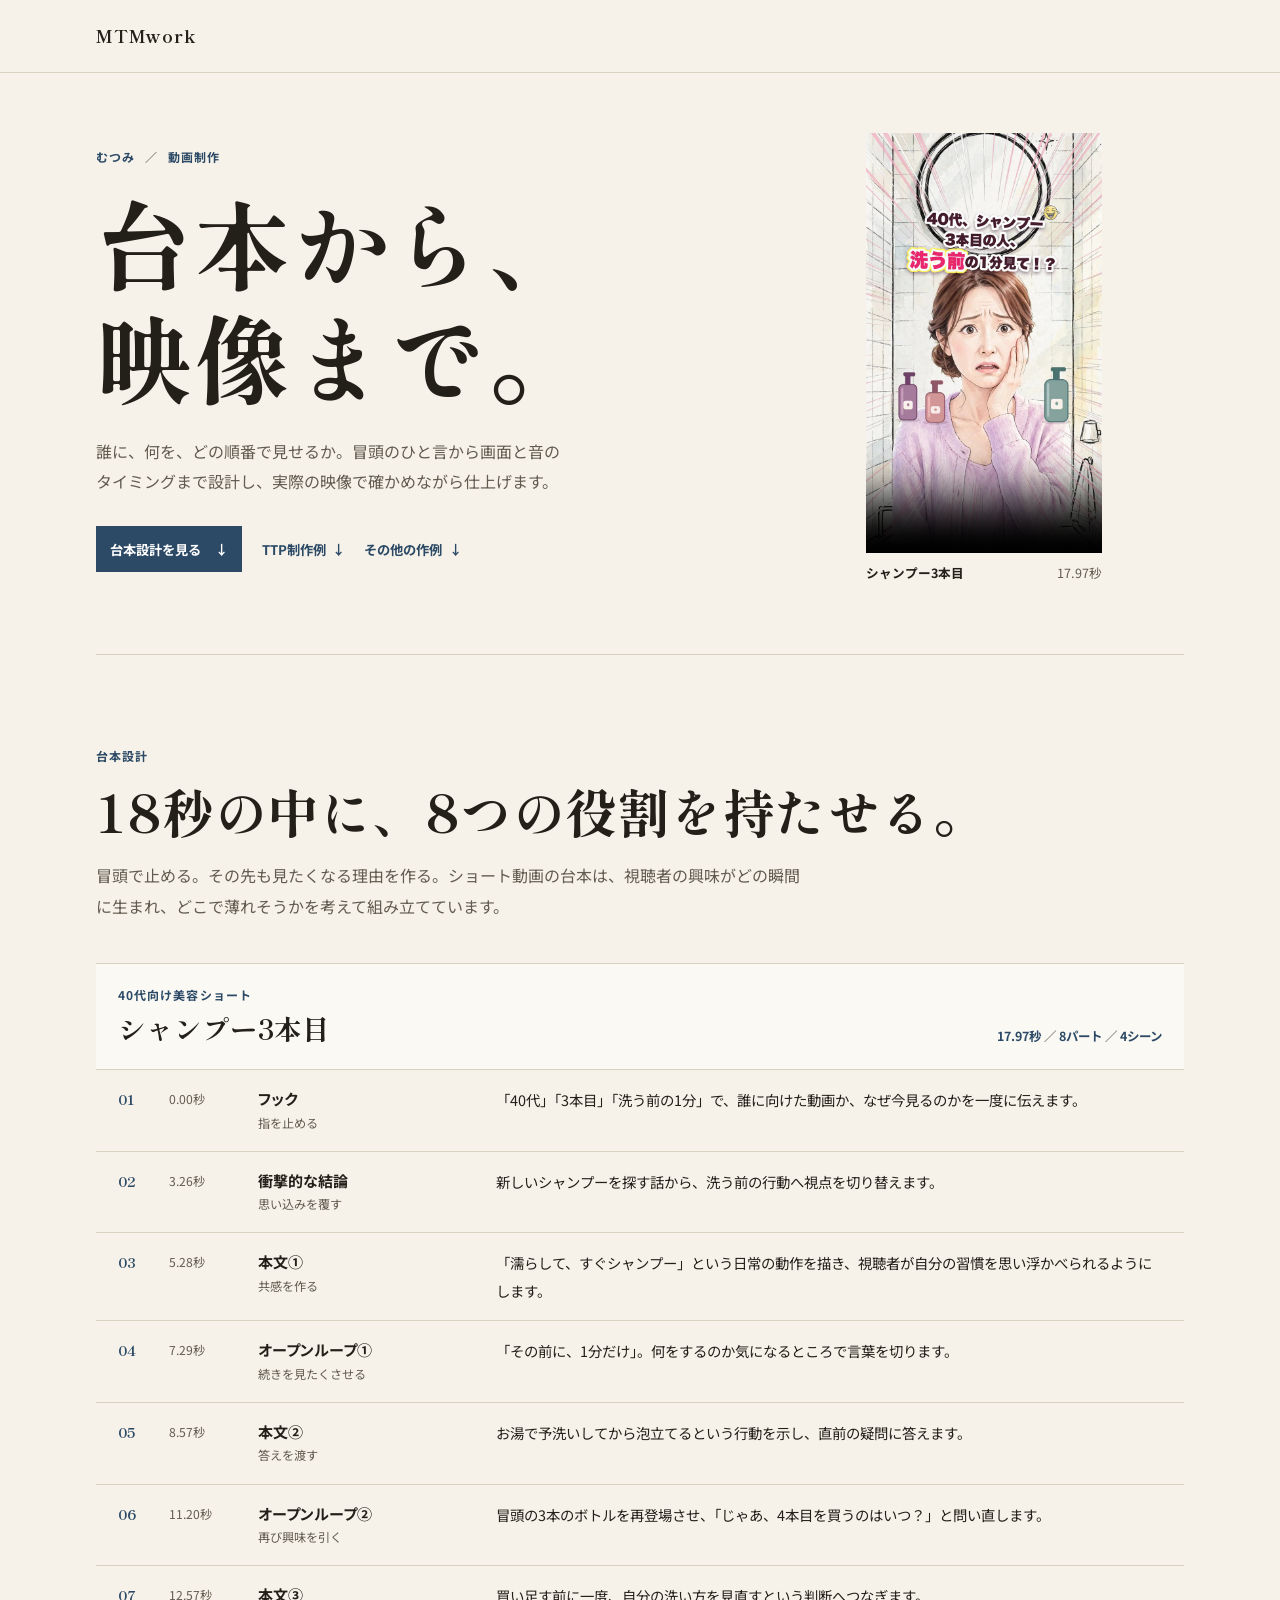
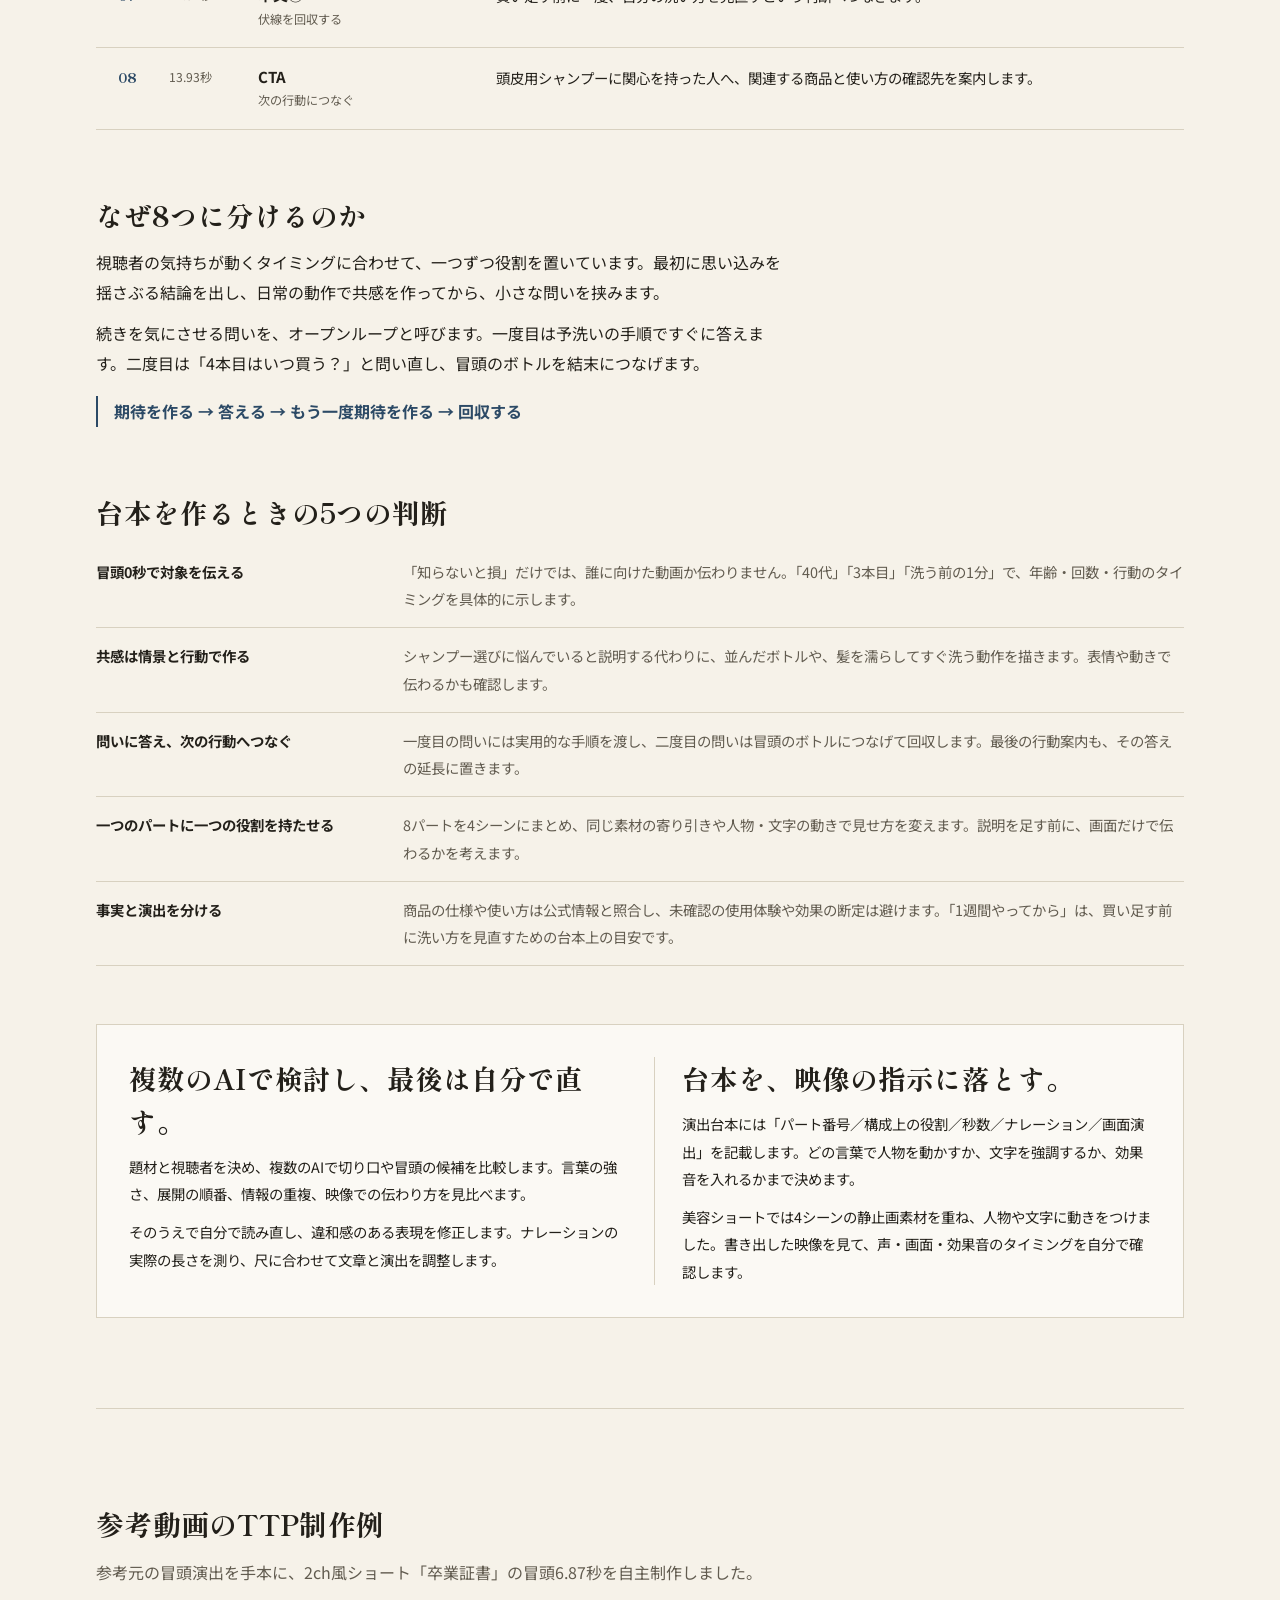
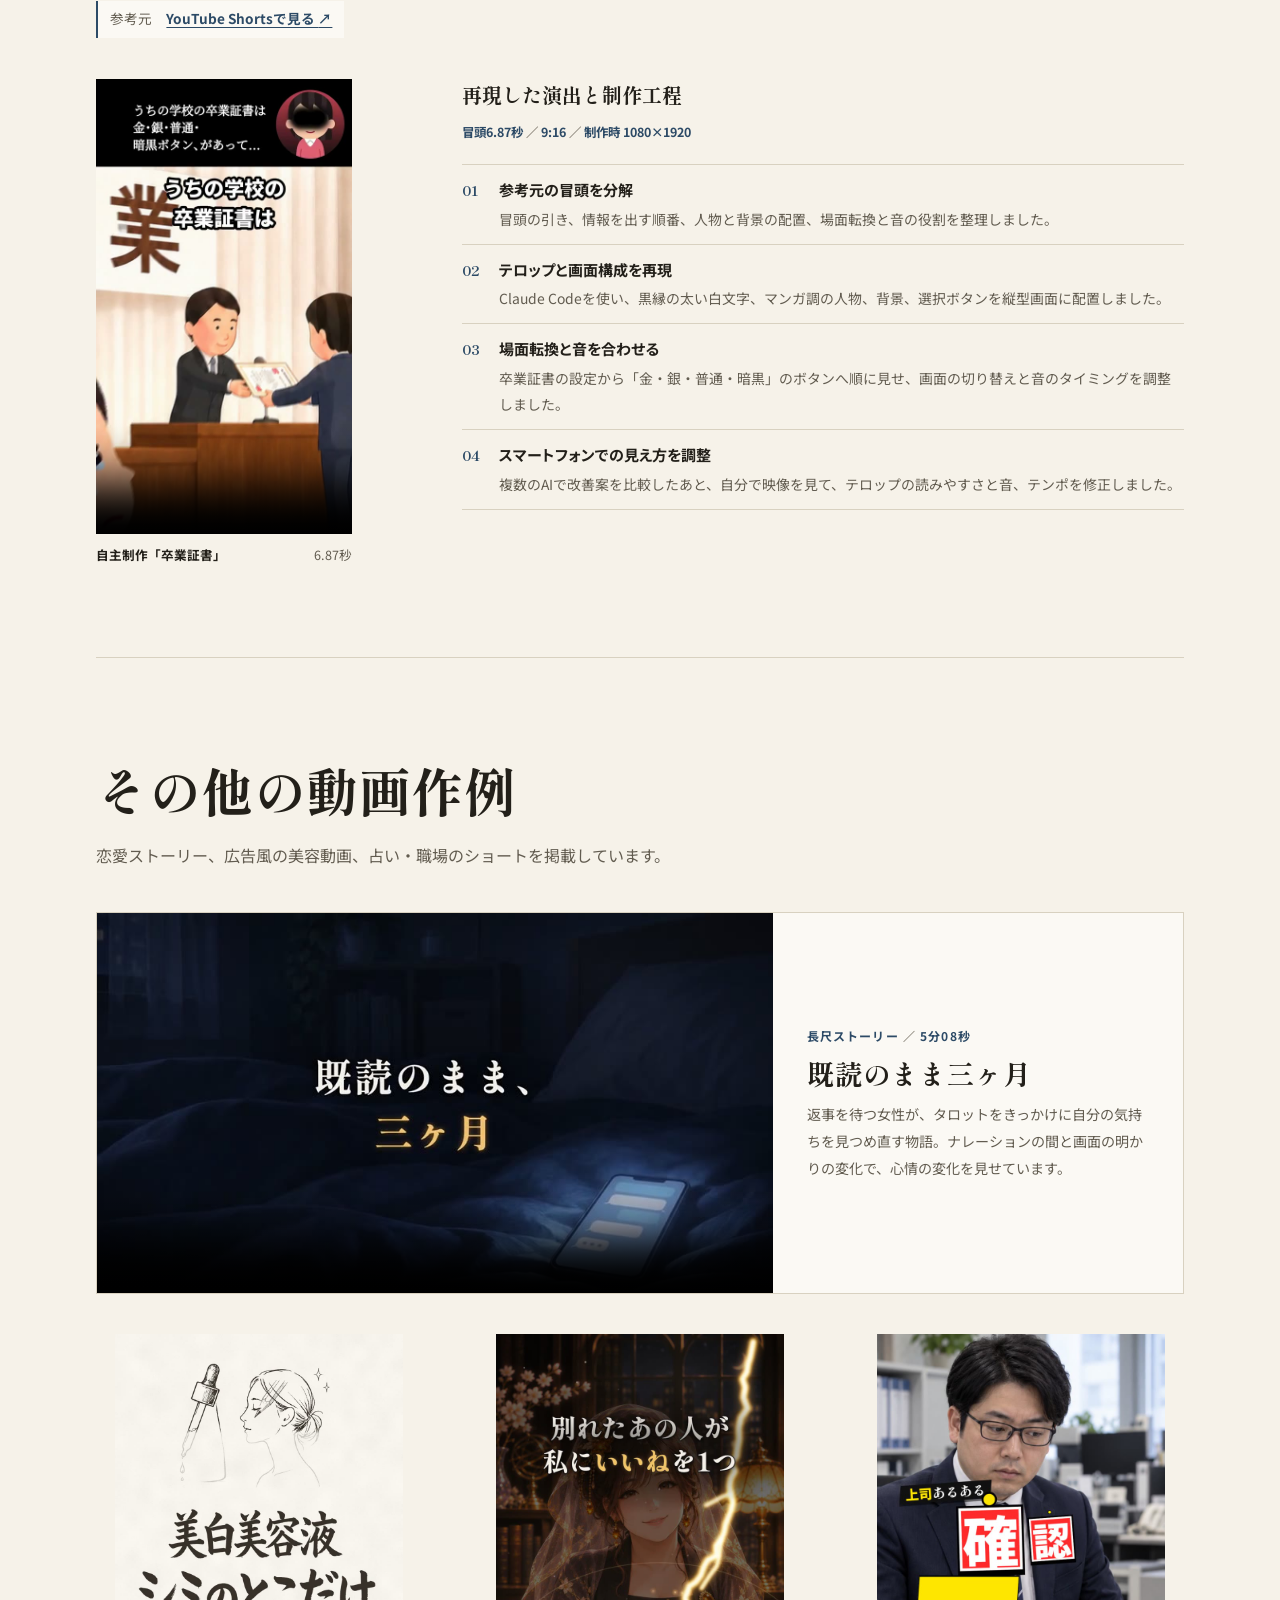
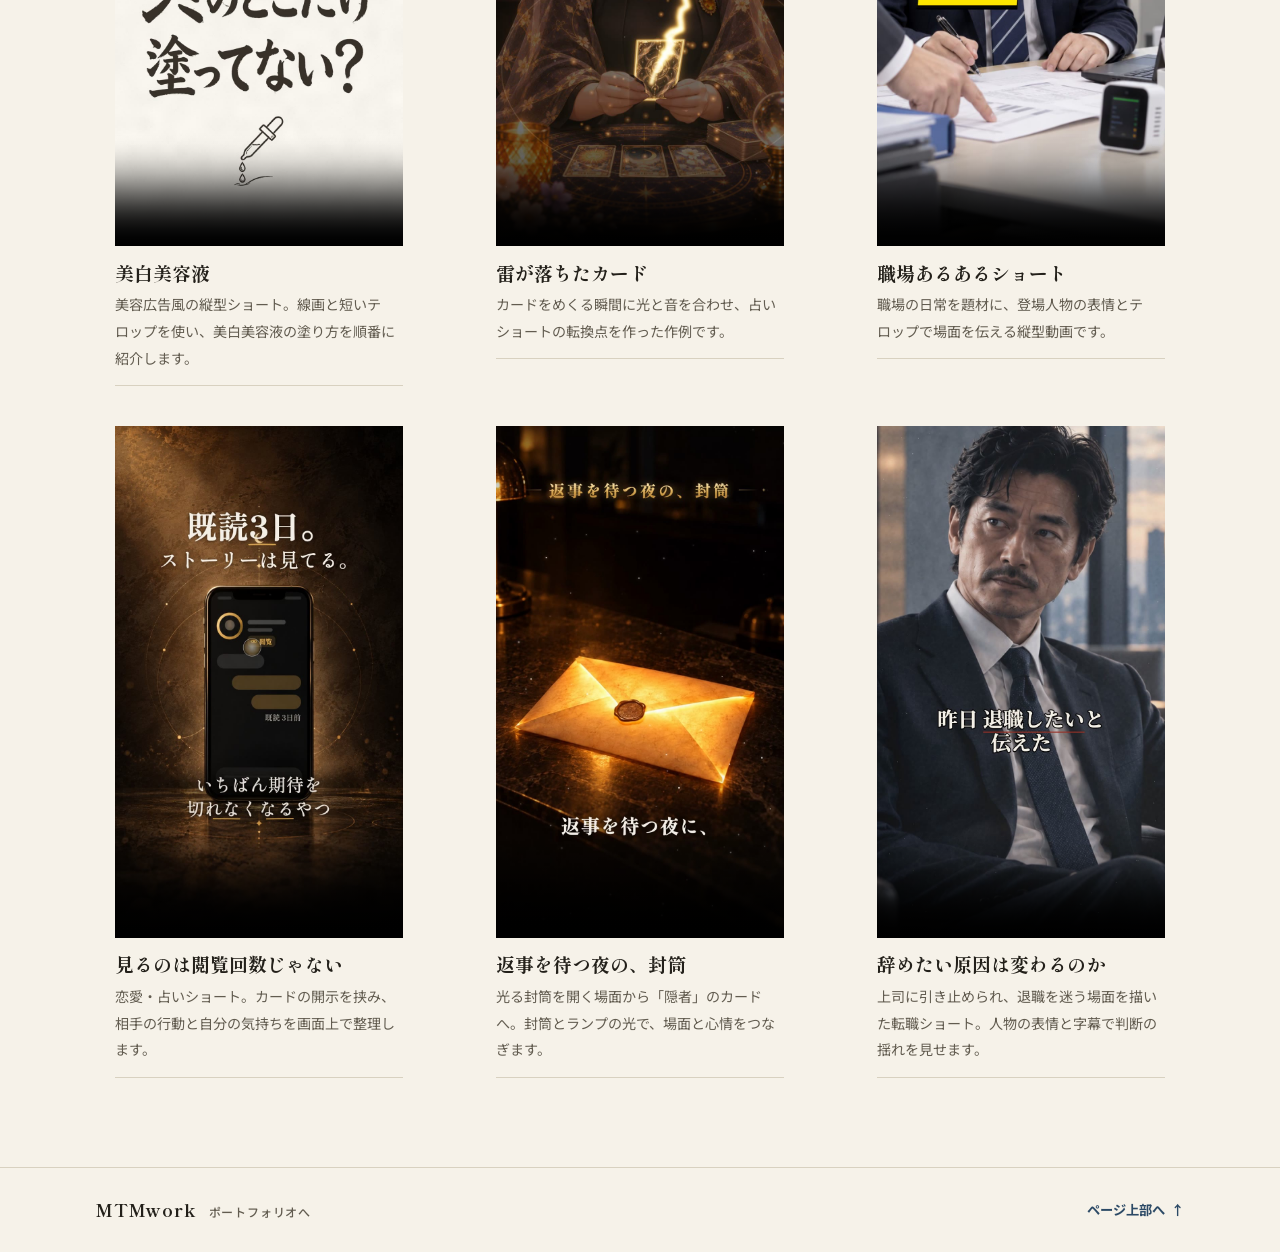
==== application/index.html @ c464b828 "Add standalone video portfolio page" ====
<!doctype html>
<html lang="ja">
<head>
  <meta charset="utf-8" />
  <meta name="viewport" content="width=device-width, initial-scale=1" />
  <meta name="robots" content="noindex" />
  <meta name="description" content="MTMworkの動画制作ポートフォリオ。ショート動画の台本設計と、参考動画の冒頭演出を再現したTTP作例を紹介します。" />
  <title>動画制作ポートフォリオ｜むつみ・MTMwork</title>
  <link rel="icon" href="data:," />
  <link rel="preconnect" href="https://fonts.googleapis.com" />
  <link rel="preconnect" href="https://fonts.gstatic.com" crossorigin />
  <link href="https://fonts.googleapis.com/css2?family=Noto+Sans+JP:wght@400;500;700&family=Shippori+Mincho+B1:wght@500;700&display=swap" rel="stylesheet" />
  <link rel="stylesheet" href="application.css" />
  <script src="application.js" defer></script>
</head>
<body>
  <a class="skip-link" href="#main">本文へ</a>
  <header class="site-header" id="top">
    <div class="shell header-inner">
      <a class="brand" href="../" aria-label="MTMworkのポートフォリオへ">MTMwork</a>
    </div>
  </header>

  <main id="main" class="shell">
    <section class="hero" aria-labelledby="hero-title">
      <div class="hero-copy">
        <p class="author">むつみ <span>／</span> 動画制作</p>
        <h1 id="hero-title">台本から、<br />映像まで。</h1>
        <p class="hero-lead">誰に、何を、どの順番で見せるか。冒頭のひと言から画面と音のタイミングまで設計し、実際の映像で確かめながら仕上げます。</p>
        <nav class="page-nav" aria-label="このページの内容">
          <a class="primary-link" href="#script">台本設計を見る <span aria-hidden="true">↓</span></a>
          <a class="text-link" href="#production">TTP制作例 <span aria-hidden="true">↓</span></a>
          <a class="text-link" href="#samples">その他の作例 <span aria-hidden="true">↓</span></a>
        </nav>
      </div>

      <figure class="hero-work">
        <video class="player portrait" src="../assets/mtmwork-assets/short-3.mp4" poster="../assets/mtmwork-assets/img-6.jpg" controls playsinline preload="none" aria-label="美容ショート「シャンプー3本目」"></video>
        <figcaption><strong>シャンプー3本目</strong><span>17.97秒</span></figcaption>
      </figure>
    </section>

    <section class="case" id="script" aria-labelledby="script-title">
      <header class="section-head">
        <p class="eyebrow">台本設計</p>
        <h2 id="script-title">18秒の中に、8つの役割を持たせる。</h2>
        <p class="section-intro">冒頭で止める。その先も見たくなる理由を作る。ショート動画の台本は、視聴者の興味がどの瞬間に生まれ、どこで薄れそうかを考えて組み立てています。</p>
      </header>

      <div class="case-band">
        <div>
          <p class="eyebrow">40代向け美容ショート</p>
          <h3>シャンプー3本目</h3>
        </div>
        <p class="metrics">17.97秒 <span>／</span> 8パート <span>／</span> 4シーン</p>
      </div>

      <ol class="beats" role="list" aria-label="シャンプー3本目の8パート">
        <li>
          <span class="beat-time">0.00秒</span>
          <div><h4>フック</h4><p>指を止める</p></div>
          <p>「40代」「3本目」「洗う前の1分」で、誰に向けた動画か、なぜ今見るのかを一度に伝えます。</p>
        </li>
        <li>
          <span class="beat-time">3.26秒</span>
          <div><h4>衝撃的な結論</h4><p>思い込みを覆す</p></div>
          <p>新しいシャンプーを探す話から、洗う前の行動へ視点を切り替えます。</p>
        </li>
        <li>
          <span class="beat-time">5.28秒</span>
          <div><h4>本文①</h4><p>共感を作る</p></div>
          <p>「濡らして、すぐシャンプー」という日常の動作を描き、視聴者が自分の習慣を思い浮かべられるようにします。</p>
        </li>
        <li>
          <span class="beat-time">7.29秒</span>
          <div><h4>オープンループ①</h4><p>続きを見たくさせる</p></div>
          <p>「その前に、1分だけ」。何をするのか気になるところで言葉を切ります。</p>
        </li>
        <li>
          <span class="beat-time">8.57秒</span>
          <div><h4>本文②</h4><p>答えを渡す</p></div>
          <p>お湯で予洗いしてから泡立てるという行動を示し、直前の疑問に答えます。</p>
        </li>
        <li>
          <span class="beat-time">11.20秒</span>
          <div><h4>オープンループ②</h4><p>再び興味を引く</p></div>
          <p>冒頭の3本のボトルを再登場させ、「じゃあ、4本目を買うのはいつ？」と問い直します。</p>
        </li>
        <li>
          <span class="beat-time">12.57秒</span>
          <div><h4>本文③</h4><p>伏線を回収する</p></div>
          <p>買い足す前に一度、自分の洗い方を見直すという判断へつなぎます。</p>
        </li>
        <li>
          <span class="beat-time">13.93秒</span>
          <div><h4>CTA</h4><p>次の行動につなぐ</p></div>
          <p>頭皮用シャンプーに関心を持った人へ、関連する商品と使い方の確認先を案内します。</p>
        </li>
      </ol>

      <div class="article-copy">
        <h3>なぜ8つに分けるのか</h3>
        <p>視聴者の気持ちが動くタイミングに合わせて、一つずつ役割を置いています。最初に思い込みを揺さぶる結論を出し、日常の動作で共感を作ってから、小さな問いを挟みます。</p>
        <p>続きを気にさせる問いを、オープンループと呼びます。一度目は予洗いの手順ですぐに答えます。二度目は「4本目はいつ買う？」と問い直し、冒頭のボトルを結末につなげます。</p>
        <p class="flow">期待を作る → 答える → もう一度期待を作る → 回収する</p>
      </div>

      <div class="article-copy">
        <h3>台本を作るときの5つの判断</h3>
        <dl class="principles">
          <div><dt>冒頭0秒で対象を伝える</dt><dd>「知らないと損」だけでは、誰に向けた動画か伝わりません。「40代」「3本目」「洗う前の1分」で、年齢・回数・行動のタイミングを具体的に示します。</dd></div>
          <div><dt>共感は情景と行動で作る</dt><dd>シャンプー選びに悩んでいると説明する代わりに、並んだボトルや、髪を濡らしてすぐ洗う動作を描きます。表情や動きで伝わるかも確認します。</dd></div>
          <div><dt>問いに答え、次の行動へつなぐ</dt><dd>一度目の問いには実用的な手順を渡し、二度目の問いは冒頭のボトルにつなげて回収します。最後の行動案内も、その答えの延長に置きます。</dd></div>
          <div><dt>一つのパートに一つの役割を持たせる</dt><dd>8パートを4シーンにまとめ、同じ素材の寄り引きや人物・文字の動きで見せ方を変えます。説明を足す前に、画面だけで伝わるかを考えます。</dd></div>
          <div><dt>事実と演出を分ける</dt><dd>商品の仕様や使い方は公式情報と照合し、未確認の使用体験や効果の断定は避けます。「1週間やってから」は、買い足す前に洗い方を見直すための台本上の目安です。</dd></div>
        </dl>
      </div>

      <div class="process-panel">
        <article>
          <h3>複数のAIで検討し、最後は自分で直す。</h3>
          <p>題材と視聴者を決め、複数のAIで切り口や冒頭の候補を比較します。言葉の強さ、展開の順番、情報の重複、映像での伝わり方を見比べます。</p>
          <p>そのうえで自分で読み直し、違和感のある表現を修正します。ナレーションの実際の長さを測り、尺に合わせて文章と演出を調整します。</p>
        </article>
        <article>
          <h3>台本を、映像の指示に落とす。</h3>
          <p>演出台本には「パート番号／構成上の役割／秒数／ナレーション／画面演出」を記載します。どの言葉で人物を動かすか、文字を強調するか、効果音を入れるかまで決めます。</p>
          <p>美容ショートでは4シーンの静止画素材を重ね、人物や文字に動きをつけました。書き出した映像を見て、声・画面・効果音のタイミングを自分で確認します。</p>
        </article>
      </div>
    </section>

    <section class="case" id="production" aria-labelledby="production-title">
      <header class="section-head production-head">
        <h2 id="production-title">参考動画のTTP制作例</h2>
        <p class="section-intro">参考元の冒頭演出を手本に、2ch風ショート「卒業証書」の冒頭6.87秒を自主制作しました。</p>
        <p class="production-source">
          <span>参考元</span>
          <a href="https://www.youtube.com/shorts/P8z-8GQ-9P4" target="_blank" rel="noopener noreferrer">YouTube Shortsで見る <span aria-hidden="true">↗</span></a>
        </p>
      </header>

      <div class="production-layout">
        <figure class="production-work">
          <video class="player portrait" src="../assets/application/graduation.mp4" poster="../assets/application/graduation.jpg" controls playsinline preload="none" aria-label="2ch風ショート「卒業証書」"></video>
          <figcaption><strong>自主制作「卒業証書」</strong><span>6.87秒</span></figcaption>
        </figure>

        <div class="production-copy">
          <h3>再現した演出と制作工程</h3>
          <p class="metrics">冒頭6.87秒 <span>／</span> 9:16 <span>／</span> 制作時 1080×1920</p>

          <ol class="steps" role="list">
            <li><h4>参考元の冒頭を分解</h4><p>冒頭の引き、情報を出す順番、人物と背景の配置、場面転換と音の役割を整理しました。</p></li>
            <li><h4>テロップと画面構成を再現</h4><p>Claude Codeを使い、黒縁の太い白文字、マンガ調の人物、背景、選択ボタンを縦型画面に配置しました。</p></li>
            <li><h4>場面転換と音を合わせる</h4><p>卒業証書の設定から「金・銀・普通・暗黒」のボタンへ順に見せ、画面の切り替えと音のタイミングを調整しました。</p></li>
            <li><h4>スマートフォンでの見え方を調整</h4><p>複数のAIで改善案を比較したあと、自分で映像を見て、テロップの読みやすさと音、テンポを修正しました。</p></li>
          </ol>
        </div>
      </div>
    </section>

    <section class="case" id="samples" aria-labelledby="samples-title">
      <header class="section-head">
        <h2 id="samples-title">その他の動画作例</h2>
        <p class="section-intro">恋愛ストーリー、広告風の美容動画、占い・職場のショートを掲載しています。</p>
      </header>

      <figure class="long-work">
        <video class="player landscape" src="../assets/application/romance.mp4" poster="../assets/application/romance.jpg" controls playsinline preload="none" aria-label="恋愛ストーリー「既読のまま三ヶ月」"></video>
        <figcaption>
          <p class="eyebrow">長尺ストーリー <span>／</span> 5分08秒</p>
          <h3>既読のまま三ヶ月</h3>
          <p>返事を待つ女性が、タロットをきっかけに自分の気持ちを見つめ直す物語。ナレーションの間と画面の明かりの変化で、心情の変化を見せています。</p>
        </figcaption>
      </figure>

      <div class="sample-grid">
        <figure class="sample">
          <video class="player portrait" src="../assets/application/serum.mp4" poster="../assets/application/serum.jpg" controls playsinline preload="none" aria-label="美容広告風ショート「美白美容液」"></video>
          <figcaption><h3>美白美容液</h3><p>美容広告風の縦型ショート。線画と短いテロップを使い、美白美容液の塗り方を順番に紹介します。</p></figcaption>
        </figure>
        <figure class="sample">
          <video class="player portrait" src="../assets/mtmwork-assets/short-2.mp4" poster="../assets/mtmwork-assets/img-5.jpg" controls playsinline preload="none" aria-label="占いショート「雷が落ちたカード」"></video>
          <figcaption><h3>雷が落ちたカード</h3><p>カードをめくる瞬間に光と音を合わせ、占いショートの転換点を作った作例です。</p></figcaption>
        </figure>
        <figure class="sample">
          <video class="player portrait" src="../assets/mtmwork-assets/short-1.mp4" poster="../assets/mtmwork-assets/img-4.jpg" controls playsinline preload="none" aria-label="職場あるあるショート"></video>
          <figcaption><h3>職場あるあるショート</h3><p>職場の日常を題材に、登場人物の表情とテロップで場面を伝える縦型動画です。</p></figcaption>
        </figure>
        <figure class="sample">
          <video class="player portrait" src="../assets/application/reference-01.mp4" poster="../assets/application/reference-01.jpg" controls playsinline preload="none" aria-label="恋愛・占いショート「見るのは閲覧回数じゃない」"></video>
          <figcaption><h3>見るのは閲覧回数じゃない</h3><p>恋愛・占いショート。カードの開示を挟み、相手の行動と自分の気持ちを画面上で整理します。</p></figcaption>
        </figure>
        <figure class="sample">
          <video class="player portrait" src="../assets/application/reference-02.mp4" poster="../assets/application/reference-02.jpg" controls playsinline preload="none" aria-label="恋愛・占いショート「返事を待つ夜の、封筒」"></video>
          <figcaption><h3>返事を待つ夜の、封筒</h3><p>光る封筒を開く場面から「隠者」のカードへ。封筒とランプの光で、場面と心情をつなぎます。</p></figcaption>
        </figure>
        <figure class="sample">
          <video class="player portrait" src="../assets/application/natsume.mp4" poster="../assets/application/natsume.jpg" controls playsinline preload="none" aria-label="転職ショート「辞めたい原因は変わるのか」"></video>
          <figcaption><h3>辞めたい原因は変わるのか</h3><p>上司に引き止められ、退職を迷う場面を描いた転職ショート。人物の表情と字幕で判断の揺れを見せます。</p></figcaption>
        </figure>
      </div>
    </section>
  </main>

  <footer class="site-footer">
    <div class="shell footer-inner">
      <a class="brand" href="../">MTMwork <span class="brand-caption">ポートフォリオへ</span></a>
      <a class="text-link" href="#top">ページ上部へ <span aria-hidden="true">↑</span></a>
    </div>
  </footer>
</body>
</html>
---- application/application.css ----
:root {
  color-scheme: light;
  --paper: #f6f2e9;
  --surface: #fbf9f4;
  --ink: #23201a;
  --muted: #625c50;
  --accent: #2c4a66;
  --line: #d8d1c0;
  --serif: "Shippori Mincho B1", "Noto Serif JP", "Hiragino Mincho ProN", "Yu Mincho", serif;
  --sans: "Noto Sans JP", "Hiragino Kaku Gothic ProN", "Yu Gothic", sans-serif;
}

* { box-sizing: border-box; }
html { scroll-behavior: smooth; }
body {
  margin: 0;
  background: var(--paper);
  color: var(--ink);
  font: 400 1rem/1.9 var(--sans);
  -webkit-font-smoothing: antialiased;
}
p, h1, h2, h3, h4, figure, dl, dd { margin: 0; }
h1, h2, h3, h4 { font-feature-settings: "palt"; }
p, h2, h3 { line-break: strict; overflow-wrap: anywhere; }
h1, h2 { text-wrap: balance; }
strong { font-weight: 700; }
a { color: var(--accent); text-underline-offset: 0.25em; }
a:hover { text-decoration-thickness: 2px; }
a:focus-visible, video:focus-visible { outline: 2px solid var(--accent); outline-offset: 4px; }
[hidden] { display: none !important; }

.shell { width: min(68rem, calc(100% - 5rem)); margin-inline: auto; }
.site-header { border-bottom: 1px solid var(--line); }
.header-inner, .footer-inner {
  display: flex;
  justify-content: space-between;
  align-items: center;
  gap: 1rem;
  min-height: 4.5rem;
}
.brand {
  color: var(--ink);
  font: 700 1.12rem/1.3 var(--serif);
  letter-spacing: 0.045em;
  text-decoration: none;
}
.brand-caption { margin-left: 0.45rem; color: var(--muted); font: 500 0.75rem/1.6 var(--sans); }
.skip-link { position: absolute; top: 0; left: 1rem; z-index: 1; padding: 0.6rem 1rem; background: var(--surface); transform: translateY(-140%); }
.skip-link:focus { transform: translateY(0); }

.hero {
  display: grid;
  grid-template-columns: minmax(0, 1.5fr) minmax(15rem, 1fr);
  align-items: center;
  gap: clamp(2rem, 7vw, 6.25rem);
  padding-block: 3.75rem 4.3rem;
}
.author, .eyebrow {
  color: var(--accent);
  font-size: 0.75rem;
  font-weight: 700;
  letter-spacing: 0.095em;
}
.author { display: flex; align-items: center; gap: 0.6rem; }
.author span, .metrics span, .eyebrow span { color: var(--muted); }
.hero h1 {
  margin-block: 1rem 1.4rem;
  font: 700 clamp(3.4rem, 7.5vw, 6.2rem)/1.19 var(--serif);
  letter-spacing: 0.02em;
}
.hero-lead, .section-intro { color: var(--muted); max-width: 40em; }
.hero-lead { max-width: 29em; }
.page-nav { display: flex; align-items: center; flex-wrap: wrap; gap: 0.65rem 1.2rem; margin-top: 1.85rem; }
.primary-link, .text-link { font-size: 0.83rem; font-weight: 700; }
.primary-link {
  display: inline-flex;
  align-items: center;
  gap: 0.85rem;
  background: var(--accent);
  color: white;
  padding: 0.65rem 0.9rem;
  text-decoration: none;
}
.primary-link:hover { background: #1d3650; }
.text-link {
  display: inline-flex;
  align-items: center;
  gap: 0.4rem;
  min-height: 2.75rem;
  text-decoration: none;
}
.text-link:hover { text-decoration: underline; }

.player {
  display: block;
  width: 100%;
  height: auto;
  background: #1c1a16;
  object-fit: contain;
}
.portrait { aspect-ratio: 9 / 16; }
.landscape { aspect-ratio: 16 / 9; }
.hero-work { width: min(100%, 14.75rem); margin-inline: auto; }
.hero-work figcaption, .production-work figcaption {
  display: flex;
  align-items: baseline;
  justify-content: space-between;
  gap: 0.6rem;
  margin-top: 0.55rem;
  font-size: 0.79rem;
}
.hero-work figcaption span, .production-work figcaption span { color: var(--muted); white-space: nowrap; }
.media-error {
  margin-top: 0.5rem;
  padding: 0.5rem 0.7rem;
  background: var(--surface);
  border: 1px solid var(--line);
  font-size: 0.8rem;
}

.case {
  border-top: 1px solid var(--line);
  padding-block: clamp(3.25rem, 8vw, 5.6rem);
  scroll-margin-top: 1rem;
}
.section-head { margin-bottom: clamp(1.8rem, 4vw, 2.6rem); }
.section-head h2 {
  max-width: 23em;
  margin-block: 0.45rem 0.8rem;
  font: 700 clamp(1.8rem, 4.2vw, 3.25rem)/1.4 var(--serif);
  letter-spacing: 0.01em;
}
.section-intro { max-width: 44em; }
.case-band {
  display: flex;
  flex-wrap: wrap;
  align-items: end;
  justify-content: space-between;
  gap: 0.5rem 1rem;
  padding: 1.25rem 1.35rem;
  border-block: 1px solid var(--line);
  background: var(--surface);
}
.case-band h3, .article-copy h3, .process-panel h3, .long-work h3 {
  font: 700 clamp(1.3rem, 2.5vw, 1.72rem)/1.55 var(--serif);
}
.metrics { color: var(--accent); font-size: 0.78rem; font-weight: 700; font-variant-numeric: tabular-nums; }

.beats { list-style: none; counter-reset: beat; margin: 0; padding: 0; }
.beats li {
  display: grid;
  grid-template-columns: 2.2rem 4.6rem minmax(9.9rem, 1fr) minmax(0, 3fr);
  align-items: start;
  gap: 0.55rem 1rem;
  padding: 1rem 1.35rem;
  border-bottom: 1px solid var(--line);
  counter-increment: beat;
}
.beats li::before, .steps li::before {
  color: var(--accent);
  font: 700 0.92rem/1.8 var(--serif);
  font-variant-numeric: tabular-nums;
}
.beats li::before { content: counter(beat, decimal-leading-zero); }
.beat-time { color: var(--muted); font-size: 0.76rem; line-height: 2.15; font-variant-numeric: tabular-nums; }
.beats h4, .steps h4 { font-size: 0.94rem; line-height: 1.7; }
.beats li div p { color: var(--muted); font-size: 0.76rem; }
.beats li > p { font-size: 0.9rem; }

.article-copy { margin-top: clamp(2.5rem, 6vw, 4rem); }
.article-copy > p { max-width: 43em; margin-top: 0.65rem; }
.article-copy .flow { padding-left: 1rem; border-left: 2px solid var(--accent); color: var(--accent); font-weight: 700; margin-top: 1.1rem; }
.principles { margin-top: 0.65rem; }
.principles > div {
  display: grid;
  grid-template-columns: minmax(12rem, 0.95fr) minmax(0, 2.6fr);
  gap: 0.35rem 1.35rem;
  border-bottom: 1px solid var(--line);
  padding-block: 0.9rem;
  font-size: 0.9rem;
}
.principles dt { font-weight: 700; }
.principles dd { color: var(--muted); }
.process-panel {
  display: grid;
  grid-template-columns: repeat(2, minmax(0, 1fr));
  gap: 1.7rem;
  background: var(--surface);
  border: 1px solid var(--line);
  margin-top: clamp(2.35rem, 6vw, 3.65rem);
  padding: clamp(1rem, 4vw, 2rem);
}
.process-panel article + article { padding-left: 1.7rem; border-left: 1px solid var(--line); }
.process-panel p, .production-copy > p { margin-top: 0.65rem; }
.process-panel p { font-size: 0.9rem; }

.production-head h2 { font-size: clamp(1.3rem, 2.6vw, 1.75rem); }
.production-source {
  display: inline-flex;
  flex-wrap: wrap;
  align-items: center;
  gap: 0.2rem 0.9rem;
  margin-top: 0.8rem;
  padding: 0.35rem 0.75rem;
  border-left: 2px solid var(--accent);
  background: var(--surface);
  color: var(--muted);
  font-size: 0.85rem;
}
.production-source a { font-weight: 700; }
.production-layout {
  display: grid;
  grid-template-columns: minmax(11rem, 0.9fr) minmax(0, 2.15fr);
  gap: clamp(1.75rem, 6vw, 4rem);
  align-items: start;
}
.production-work { width: min(100%, 16rem); }
.production-copy h3 { font: 700 1.25rem/1.55 var(--serif); }
.steps { list-style: none; counter-reset: step; margin: 1.25rem 0 0; padding: 0; border-top: 1px solid var(--line); }
.steps li {
  position: relative;
  counter-increment: step;
  padding: 0.73rem 0 0.73rem 2.3rem;
  border-bottom: 1px solid var(--line);
}
.steps li::before { content: counter(step, decimal-leading-zero); position: absolute; top: 0.73rem; left: 0; }
.steps p { color: var(--muted); font-size: 0.87rem; margin-top: 0.2rem; }

.long-work {
  display: grid;
  grid-template-columns: minmax(0, 1.65fr) minmax(0, 1fr);
  align-items: center;
  background: var(--surface);
  border: 1px solid var(--line);
}
.long-work figcaption { padding: clamp(1rem, 3.8vw, 2.1rem); }
.long-work h3 { margin-block: 0.28rem 0.42rem; }
.long-work figcaption p:last-child, .sample figcaption p { color: var(--muted); font-size: 0.88rem; }
.sample-grid {
  display: grid;
  grid-template-columns: repeat(3, minmax(0, 1fr));
  gap: 2.5rem clamp(1rem, 5vw, 3.5rem);
  margin-top: 2.5rem;
}
.sample { max-width: 18rem; width: 100%; justify-self: center; }
.sample figcaption { border-bottom: 1px solid var(--line); padding: 0.7rem 0 0.85rem; }
.sample h3 { font: 700 1.18rem/1.6 var(--serif); }
.sample figcaption p { margin-top: 0.22rem; }

.site-footer { border-top: 1px solid var(--line); }
.footer-inner { min-height: 5.2rem; }

@media (max-width: 53rem) {
  .shell { width: calc(100% - 3rem); }
  .hero { gap: 2.25rem; }
  .sample-grid { gap: 2rem 1.35rem; }
}

@media (max-width: 39rem) {
  .shell { width: calc(100% - 2.25rem); }
  .header-inner { min-height: 3.6rem; }
  .hero, .production-layout, .long-work, .process-panel { grid-template-columns: minmax(0, 1fr); }
  .hero { padding-block: 2.35rem 3rem; gap: 1.55rem; }
  .hero h1 { font-size: clamp(3rem, 12vw, 4.75rem); margin-block: 0.65rem 1rem; }
  .hero-work { width: min(100%, 12.5rem); }
  .page-nav { gap: 0.4rem 0.85rem; margin-top: 1.25rem; }
  .page-nav a { font-size: 0.77rem; }
  .case-band { padding-inline: 0.8rem; }
  .beats li { grid-template-columns: 1.4rem 3.55rem minmax(0, 1fr); padding: 0.8rem 0.35rem; gap: 0.25rem 0.5rem; }
  .beats li > p { grid-column: 3; font-size: 0.84rem; }
  .principles > div { grid-template-columns: minmax(0, 1fr); }
  .process-panel { gap: 1.15rem; }
  .process-panel article + article { padding: 1.15rem 0 0; border: 0; border-top: 1px solid var(--line); }
  .production-work { width: min(100%, 12.5rem); margin-inline: auto; }
  .sample-grid { grid-template-columns: repeat(2, minmax(0, 1fr)); gap: 1.7rem 0.8rem; }
  .sample h3 { font-size: 1rem; }
  .sample figcaption p { font-size: 0.8rem; }
}
@media (prefers-reduced-motion: reduce) {
  html { scroll-behavior: auto; }
}
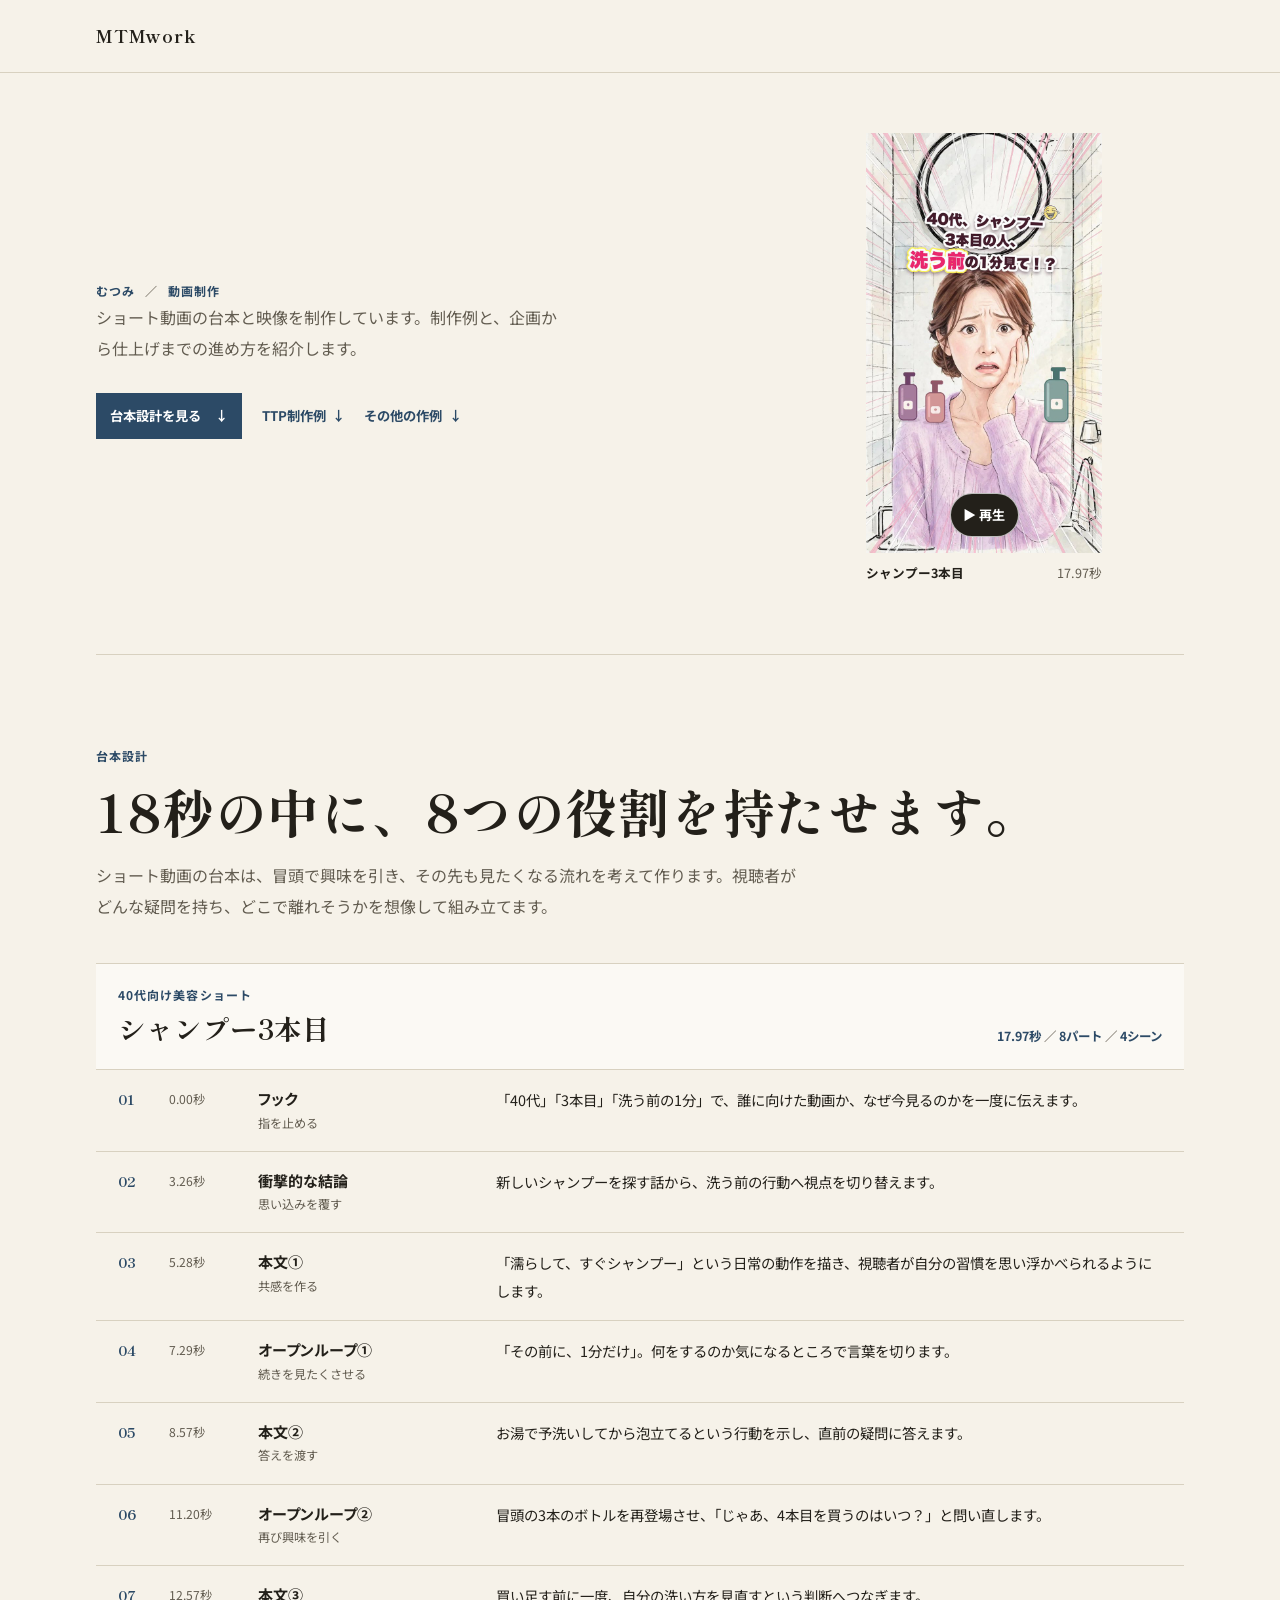
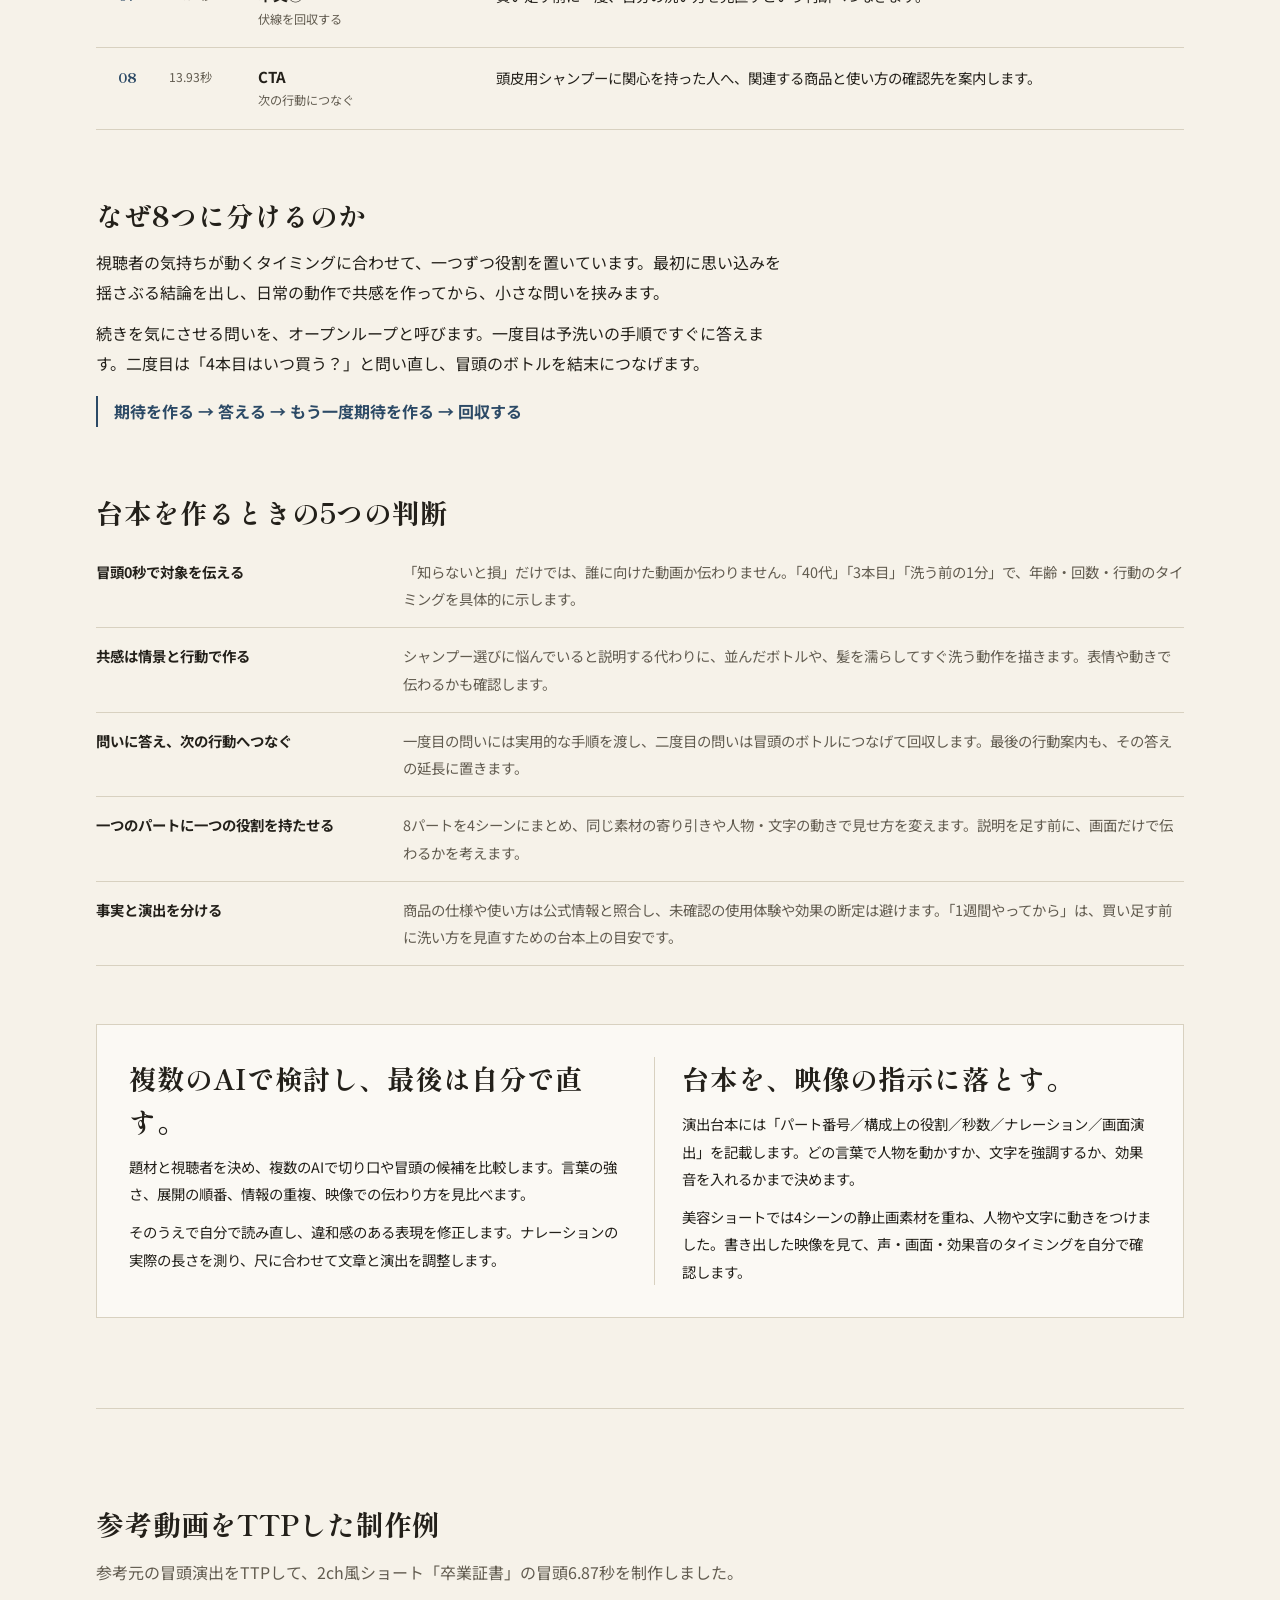
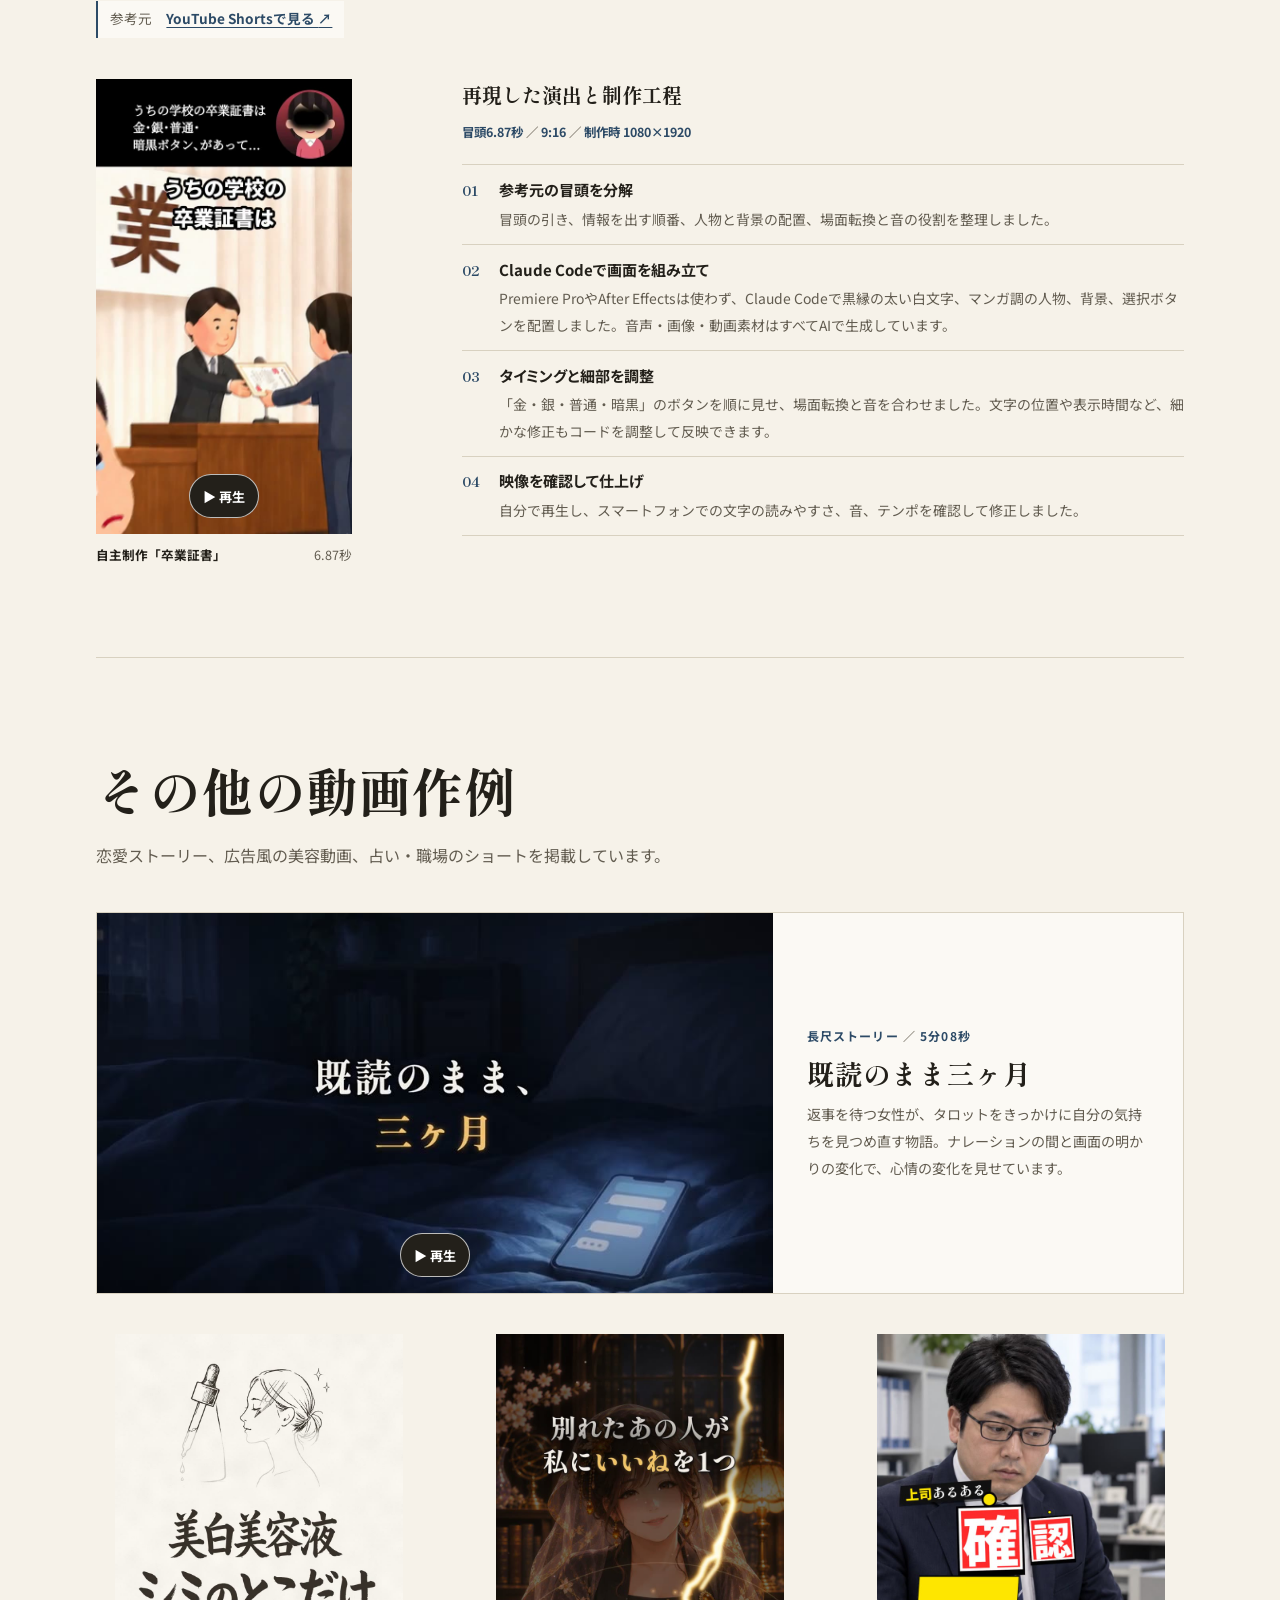
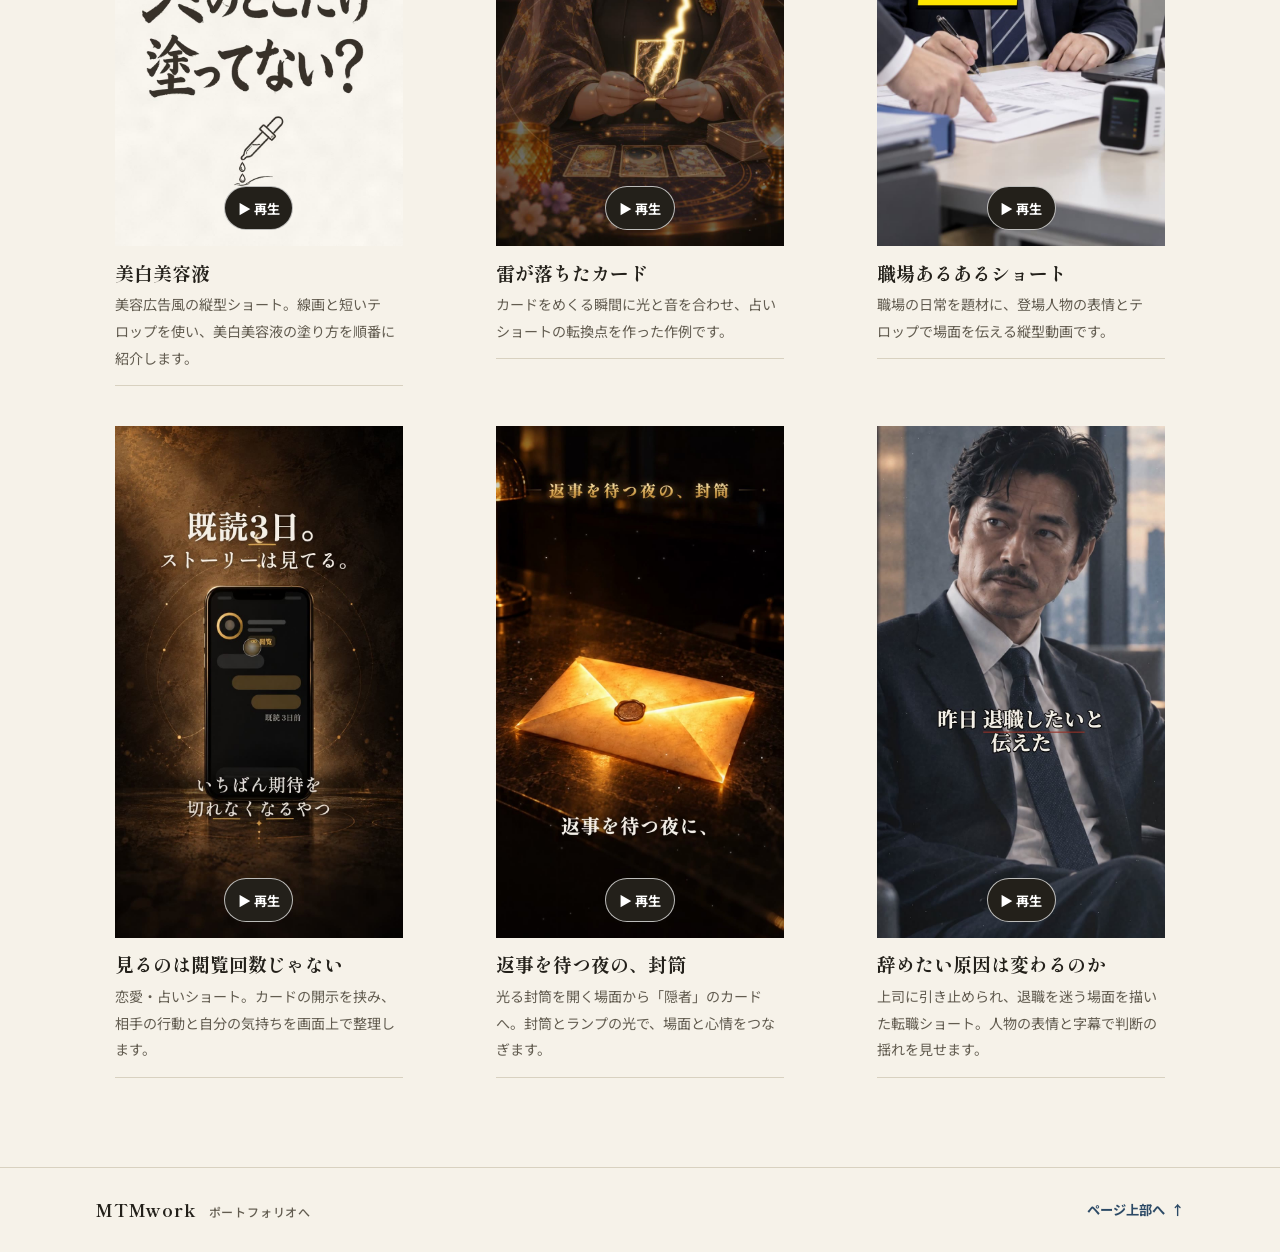
==== commit 7798622c: "Polish video script portfolio copy" ====
--- a/application/index.html
+++ b/application/index.html
@@ -22,11 +22,10 @@
   </header>
 
   <main id="main" class="shell">
-    <section class="hero" aria-labelledby="hero-title">
+    <section class="hero" aria-label="むつみの動画制作">
       <div class="hero-copy">
         <p class="author">むつみ <span>／</span> 動画制作</p>
-        <h1 id="hero-title">台本から、<br />映像まで。</h1>
-        <p class="hero-lead">誰に、何を、どの順番で見せるか。冒頭のひと言から画面と音のタイミングまで設計し、実際の映像で確かめながら仕上げます。</p>
+        <p class="hero-lead">ショート動画の台本と映像を制作しています。制作例と、企画から仕上げまでの進め方を紹介します。</p>
         <nav class="page-nav" aria-label="このページの内容">
           <a class="primary-link" href="#script">台本設計を見る <span aria-hidden="true">↓</span></a>
           <a class="text-link" href="#production">TTP制作例 <span aria-hidden="true">↓</span></a>
@@ -43,8 +42,8 @@
     <section class="case" id="script" aria-labelledby="script-title">
       <header class="section-head">
         <p class="eyebrow">台本設計</p>
-        <h2 id="script-title">18秒の中に、8つの役割を持たせる。</h2>
-        <p class="section-intro">冒頭で止める。その先も見たくなる理由を作る。ショート動画の台本は、視聴者の興味がどの瞬間に生まれ、どこで薄れそうかを考えて組み立てています。</p>
+        <h2 id="script-title">18秒の中に、8つの役割を持たせます。</h2>
+        <p class="section-intro">ショート動画の台本は、冒頭で興味を引き、その先も見たくなる流れを考えて作ります。視聴者がどんな疑問を持ち、どこで離れそうかを想像して組み立てます。</p>
       </header>
 
       <div class="case-band">
@@ -132,8 +131,8 @@
 
     <section class="case" id="production" aria-labelledby="production-title">
       <header class="section-head production-head">
-        <h2 id="production-title">参考動画のTTP制作例</h2>
-        <p class="section-intro">参考元の冒頭演出を手本に、2ch風ショート「卒業証書」の冒頭6.87秒を自主制作しました。</p>
+        <h2 id="production-title">参考動画をTTPした制作例</h2>
+        <p class="section-intro">参考元の冒頭演出をTTPして、2ch風ショート「卒業証書」の冒頭6.87秒を制作しました。</p>
         <p class="production-source">
           <span>参考元</span>
           <a href="https://www.youtube.com/shorts/P8z-8GQ-9P4" target="_blank" rel="noopener noreferrer">YouTube Shortsで見る <span aria-hidden="true">↗</span></a>
@@ -152,9 +151,9 @@
 
           <ol class="steps" role="list">
             <li><h4>参考元の冒頭を分解</h4><p>冒頭の引き、情報を出す順番、人物と背景の配置、場面転換と音の役割を整理しました。</p></li>
-            <li><h4>テロップと画面構成を再現</h4><p>Claude Codeを使い、黒縁の太い白文字、マンガ調の人物、背景、選択ボタンを縦型画面に配置しました。</p></li>
-            <li><h4>場面転換と音を合わせる</h4><p>卒業証書の設定から「金・銀・普通・暗黒」のボタンへ順に見せ、画面の切り替えと音のタイミングを調整しました。</p></li>
-            <li><h4>スマートフォンでの見え方を調整</h4><p>複数のAIで改善案を比較したあと、自分で映像を見て、テロップの読みやすさと音、テンポを修正しました。</p></li>
+            <li><h4>Claude Codeで画面を組み立て</h4><p>Premiere ProやAfter Effectsは使わず、Claude Codeで黒縁の太い白文字、マンガ調の人物、背景、選択ボタンを配置しました。音声・画像・動画素材はすべてAIで生成しています。</p></li>
+            <li><h4>タイミングと細部を調整</h4><p>「金・銀・普通・暗黒」のボタンを順に見せ、場面転換と音を合わせました。文字の位置や表示時間など、細かな修正もコードを調整して反映できます。</p></li>
+            <li><h4>映像を確認して仕上げ</h4><p>自分で再生し、スマートフォンでの文字の読みやすさ、音、テンポを確認して修正しました。</p></li>
           </ol>
         </div>
       </div>
--- a/application/application.css
+++ b/application/application.css
@@ -26,7 +26,7 @@
 strong { font-weight: 700; }
 a { color: var(--accent); text-underline-offset: 0.25em; }
 a:hover { text-decoration-thickness: 2px; }
-a:focus-visible, video:focus-visible { outline: 2px solid var(--accent); outline-offset: 4px; }
+a:focus-visible, button:focus-visible, video:focus-visible { outline: 2px solid var(--accent); outline-offset: 4px; }
 [hidden] { display: none !important; }
 
 .shell { width: min(68rem, calc(100% - 5rem)); margin-inline: auto; }
@@ -100,6 +100,39 @@
 }
 .portrait { aspect-ratio: 9 / 16; }
 .landscape { aspect-ratio: 16 / 9; }
+.media-slot { position: relative; display: grid; min-width: 0; }
+.media-slot > .player, .media-start { grid-area: 1 / 1; }
+.media-start {
+  justify-self: center;
+  align-self: end;
+  margin-bottom: 1rem;
+  min-height: 2.75rem;
+  padding-inline: 0.8rem;
+  border: 1px solid rgb(255 255 255 / 70%);
+  border-radius: 2rem;
+  background: #23201a;
+  color: white;
+  font: 700 0.82rem/1.3 var(--sans);
+  white-space: nowrap;
+  cursor: pointer;
+}
+.media-start:hover { background: var(--accent); }
+.media-start[aria-disabled="true"] { cursor: progress; }
+.media-status {
+  position: absolute;
+  width: 1px;
+  height: 1px;
+  overflow: hidden;
+  clip-path: inset(50%);
+}
+.media-status.is-visible {
+  position: static;
+  width: auto;
+  height: auto;
+  clip-path: none;
+  margin-top: 0.4rem;
+  font-size: 0.8rem;
+}
 .hero-work { width: min(100%, 14.75rem); margin-inline: auto; }
 .hero-work figcaption, .production-work figcaption {
   display: flex;
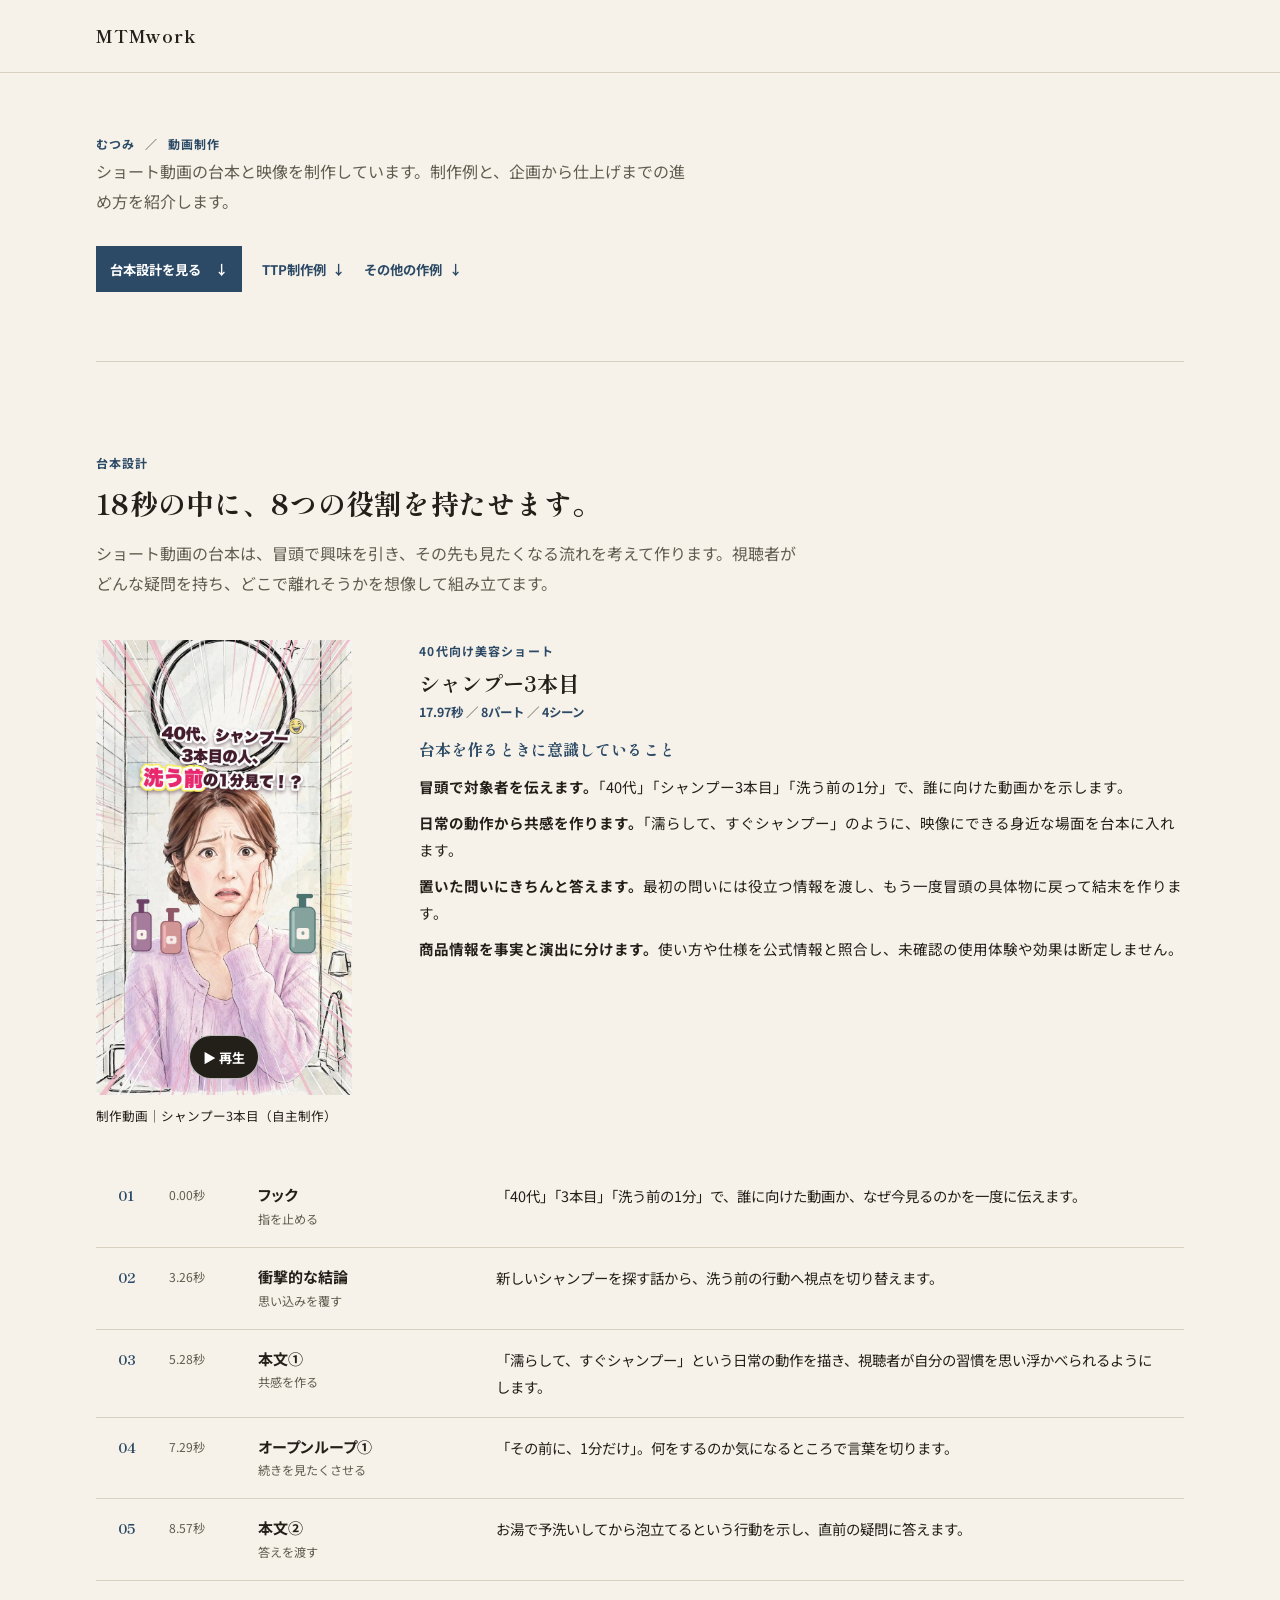
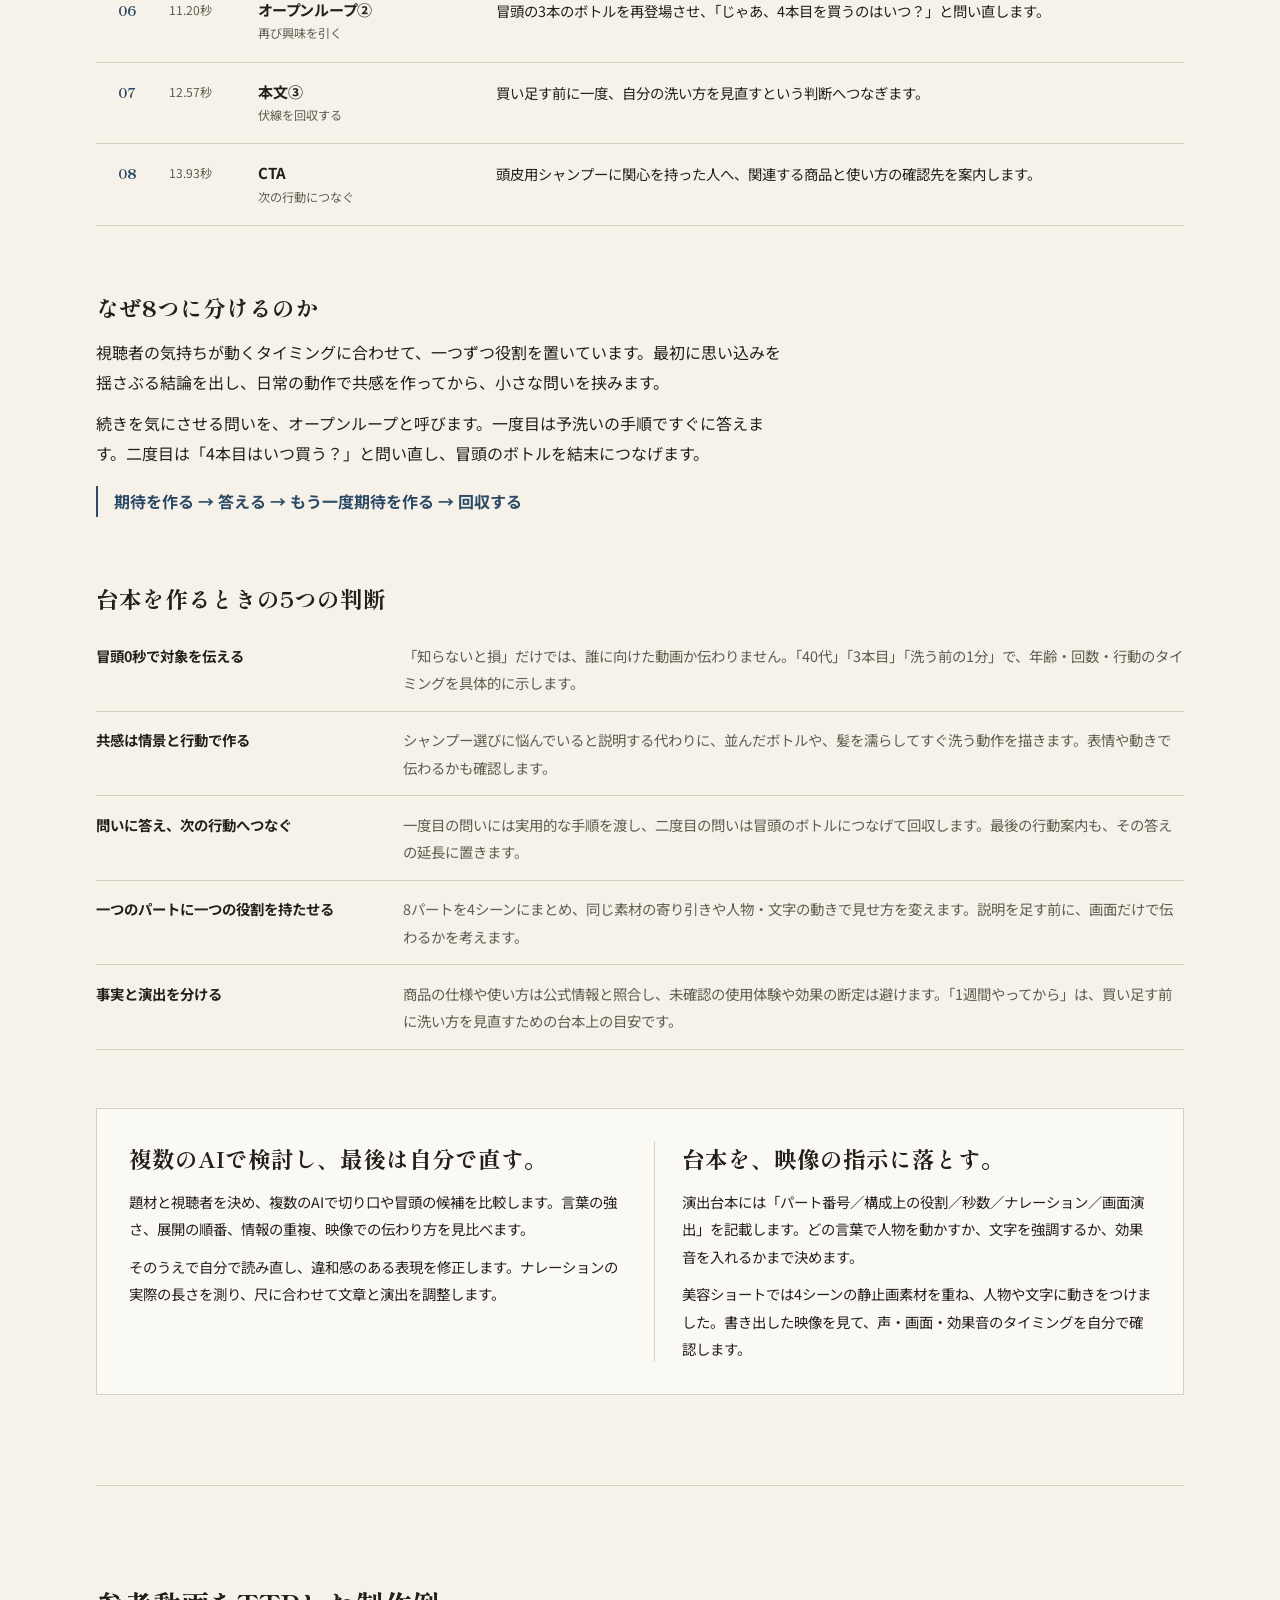
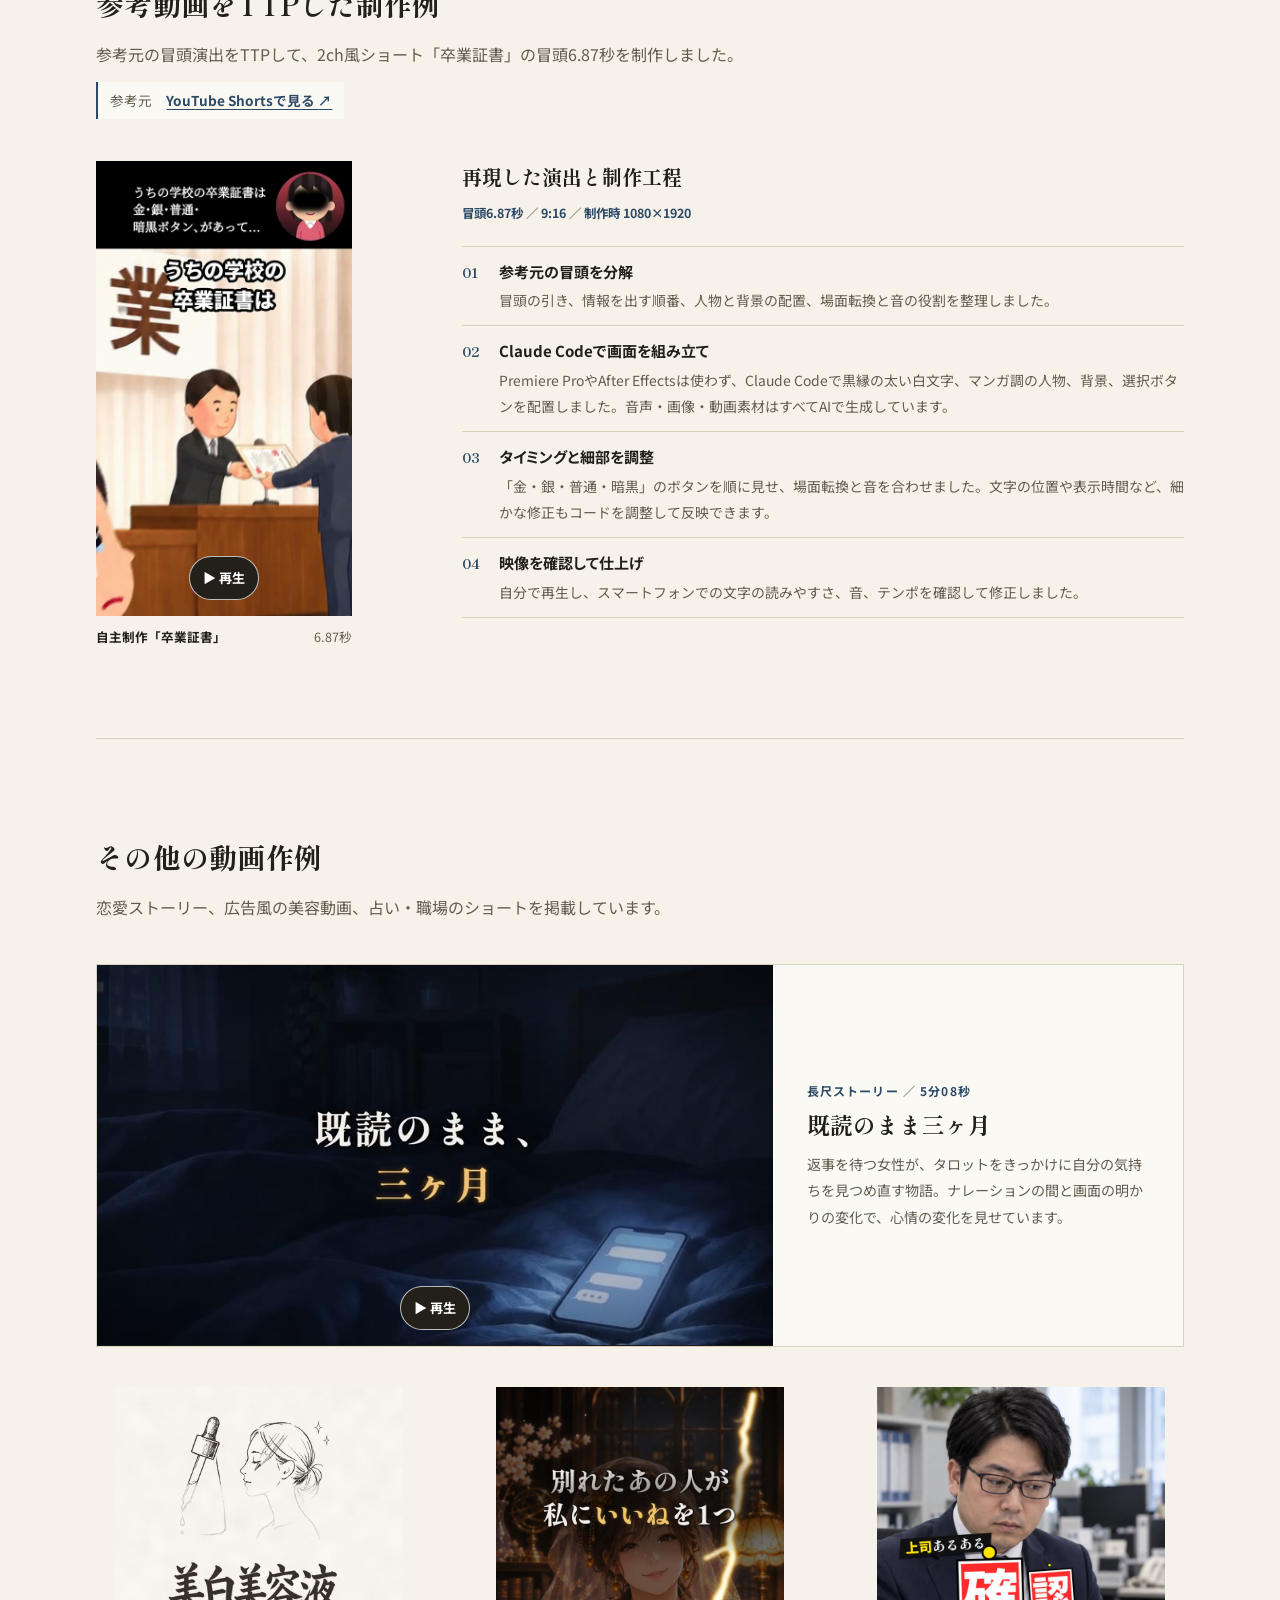
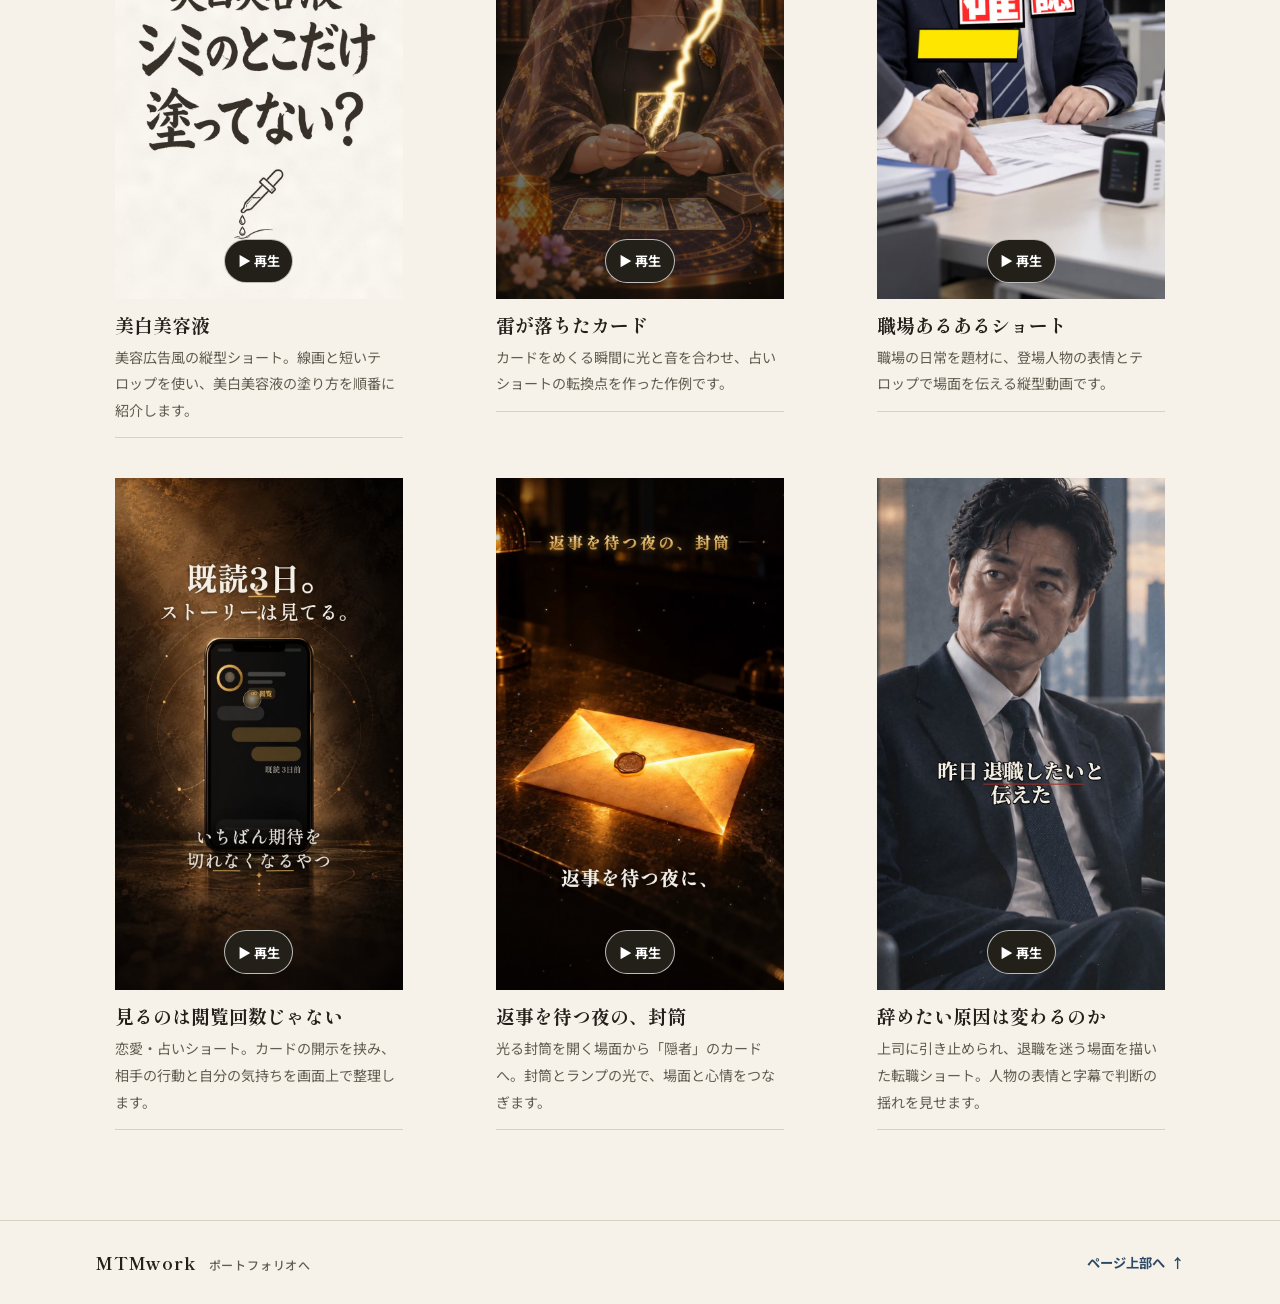
==== commit 9ec4190b: "Place script video beside portfolio notes" ====
--- a/application/index.html
+++ b/application/index.html
@@ -33,10 +33,6 @@
         </nav>
       </div>
 
-      <figure class="hero-work">
-        <video class="player portrait" src="../assets/mtmwork-assets/short-3.mp4" poster="../assets/mtmwork-assets/img-6.jpg" controls playsinline preload="none" aria-label="美容ショート「シャンプー3本目」"></video>
-        <figcaption><strong>シャンプー3本目</strong><span>17.97秒</span></figcaption>
-      </figure>
     </section>
 
     <section class="case" id="script" aria-labelledby="script-title">
@@ -46,12 +42,21 @@
         <p class="section-intro">ショート動画の台本は、冒頭で興味を引き、その先も見たくなる流れを考えて作ります。視聴者がどんな疑問を持ち、どこで離れそうかを想像して組み立てます。</p>
       </header>
 
-      <div class="case-band">
-        <div>
+      <div class="script-showcase">
+        <figure class="script-video">
+          <video class="player portrait" src="../assets/mtmwork-assets/short-3.mp4" poster="../assets/mtmwork-assets/img-6.jpg" controls playsinline preload="none" aria-label="40代向け美容ショート「シャンプー3本目」"></video>
+          <figcaption>制作動画｜シャンプー3本目（自主制作）</figcaption>
+        </figure>
+        <div class="script-notes">
           <p class="eyebrow">40代向け美容ショート</p>
           <h3>シャンプー3本目</h3>
+          <p class="metrics">17.97秒 <span>／</span> 8パート <span>／</span> 4シーン</p>
+          <h4>台本を作るときに意識していること</h4>
+          <p><strong>冒頭で対象者を伝えます。</strong>「40代」「シャンプー3本目」「洗う前の1分」で、誰に向けた動画かを示します。</p>
+          <p><strong>日常の動作から共感を作ります。</strong>「濡らして、すぐシャンプー」のように、映像にできる身近な場面を台本に入れます。</p>
+          <p><strong>置いた問いにきちんと答えます。</strong>最初の問いには役立つ情報を渡し、もう一度冒頭の具体物に戻って結末を作ります。</p>
+          <p><strong>商品情報を事実と演出に分けます。</strong>使い方や仕様を公式情報と照合し、未確認の使用体験や効果は断定しません。</p>
         </div>
-        <p class="metrics">17.97秒 <span>／</span> 8パート <span>／</span> 4シーン</p>
       </div>
 
       <ol class="beats" role="list" aria-label="シャンプー3本目の8パート">
--- a/application/application.css
+++ b/application/application.css
@@ -63,13 +63,8 @@
 }
 .author { display: flex; align-items: center; gap: 0.6rem; }
 .author span, .metrics span, .eyebrow span { color: var(--muted); }
-.hero h1 {
-  margin-block: 1rem 1.4rem;
-  font: 700 clamp(3.4rem, 7.5vw, 6.2rem)/1.19 var(--serif);
-  letter-spacing: 0.02em;
-}
 .hero-lead, .section-intro { color: var(--muted); max-width: 40em; }
-.hero-lead { max-width: 29em; }
+.hero-lead { max-width: 42em; }
 .page-nav { display: flex; align-items: center; flex-wrap: wrap; gap: 0.65rem 1.2rem; margin-top: 1.85rem; }
 .primary-link, .text-link { font-size: 0.83rem; font-weight: 700; }
 .primary-link {
@@ -133,8 +128,8 @@
   margin-top: 0.4rem;
   font-size: 0.8rem;
 }
-.hero-work { width: min(100%, 14.75rem); margin-inline: auto; }
-.hero-work figcaption, .production-work figcaption {
+.script-video { width: min(100%, 16rem); margin: 0; }
+.script-video figcaption, .production-work figcaption {
   display: flex;
   align-items: baseline;
   justify-content: space-between;
@@ -142,7 +137,7 @@
   margin-top: 0.55rem;
   font-size: 0.79rem;
 }
-.hero-work figcaption span, .production-work figcaption span { color: var(--muted); white-space: nowrap; }
+.production-work figcaption span { color: var(--muted); white-space: nowrap; }
 .media-error {
   margin-top: 0.5rem;
   padding: 0.5rem 0.7rem;
@@ -160,24 +155,25 @@
 .section-head h2 {
   max-width: 23em;
   margin-block: 0.45rem 0.8rem;
-  font: 700 clamp(1.8rem, 4.2vw, 3.25rem)/1.4 var(--serif);
+  font: 700 clamp(1.35rem, 2.25vw, 1.75rem)/1.55 var(--serif);
   letter-spacing: 0.01em;
 }
 .section-intro { max-width: 44em; }
-.case-band {
-  display: flex;
-  flex-wrap: wrap;
-  align-items: end;
-  justify-content: space-between;
-  gap: 0.5rem 1rem;
-  padding: 1.25rem 1.35rem;
-  border-block: 1px solid var(--line);
-  background: var(--surface);
-}
-.case-band h3, .article-copy h3, .process-panel h3, .long-work h3 {
-  font: 700 clamp(1.3rem, 2.5vw, 1.72rem)/1.55 var(--serif);
+.article-copy h3, .process-panel h3, .long-work h3 {
+  font: 700 clamp(1.18rem, 2vw, 1.42rem)/1.6 var(--serif);
 }
 .metrics { color: var(--accent); font-size: 0.78rem; font-weight: 700; font-variant-numeric: tabular-nums; }
+
+.script-showcase {
+  display: grid;
+  grid-template-columns: minmax(10rem, 0.72fr) minmax(0, 2fr);
+  align-items: start;
+  gap: clamp(1.5rem, 4vw, 3rem);
+  margin-block: 1.5rem 2.4rem;
+}
+.script-notes h3 { margin-top: 0.25rem; font: 700 1.32rem/1.6 var(--serif); }
+.script-notes h4 { margin-block: 0.8rem 0.65rem; color: var(--accent); font: 700 1rem/1.6 var(--serif); }
+.script-notes p:not(.eyebrow, .metrics) { margin-top: 0.48rem; font-size: 0.91rem; }
 
 .beats { list-style: none; counter-reset: beat; margin: 0; padding: 0; }
 .beats li {
@@ -294,11 +290,10 @@
   .header-inner { min-height: 3.6rem; }
   .hero, .production-layout, .long-work, .process-panel { grid-template-columns: minmax(0, 1fr); }
   .hero { padding-block: 2.35rem 3rem; gap: 1.55rem; }
-  .hero h1 { font-size: clamp(3rem, 12vw, 4.75rem); margin-block: 0.65rem 1rem; }
-  .hero-work { width: min(100%, 12.5rem); }
   .page-nav { gap: 0.4rem 0.85rem; margin-top: 1.25rem; }
   .page-nav a { font-size: 0.77rem; }
-  .case-band { padding-inline: 0.8rem; }
+  .script-showcase { grid-template-columns: minmax(0, 1fr); gap: 1.15rem; }
+  .script-video { width: min(100%, 13rem); margin-inline: auto; }
   .beats li { grid-template-columns: 1.4rem 3.55rem minmax(0, 1fr); padding: 0.8rem 0.35rem; gap: 0.25rem 0.5rem; }
   .beats li > p { grid-column: 3; font-size: 0.84rem; }
   .principles > div { grid-template-columns: minmax(0, 1fr); }
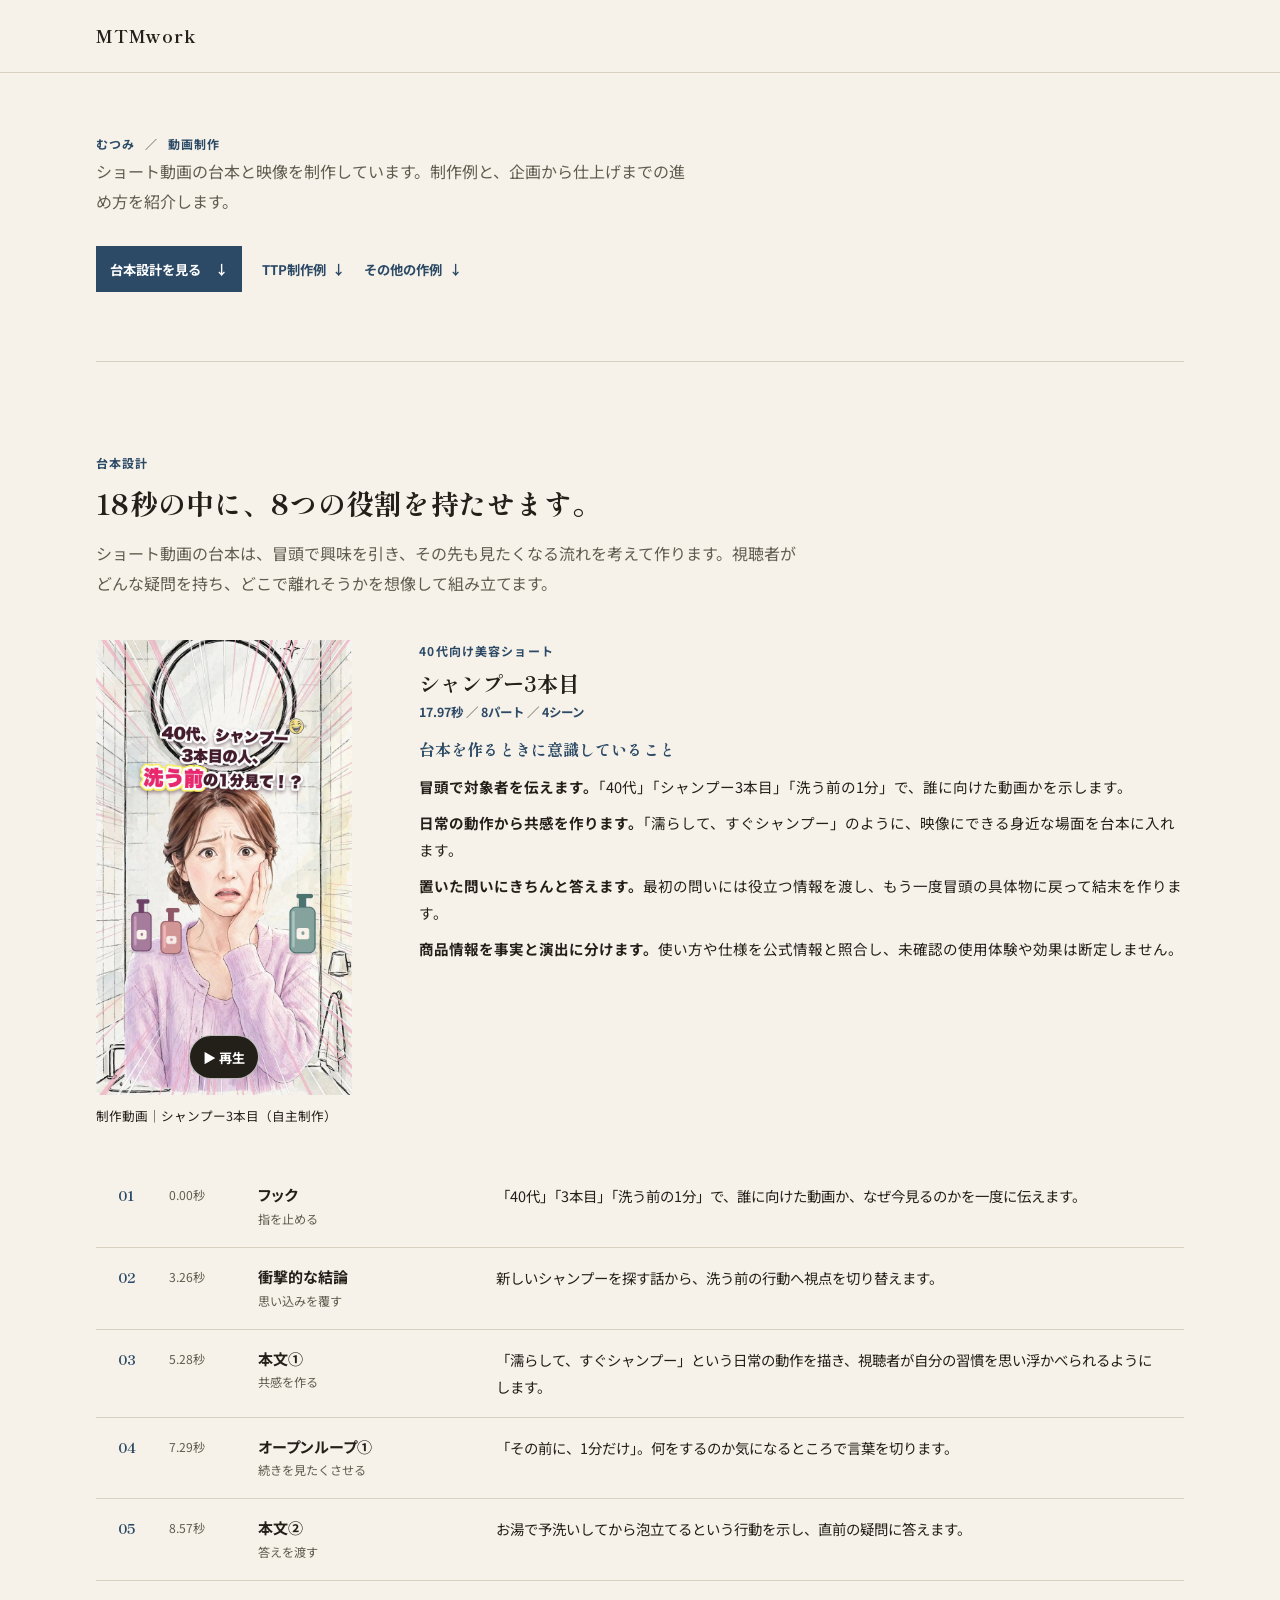
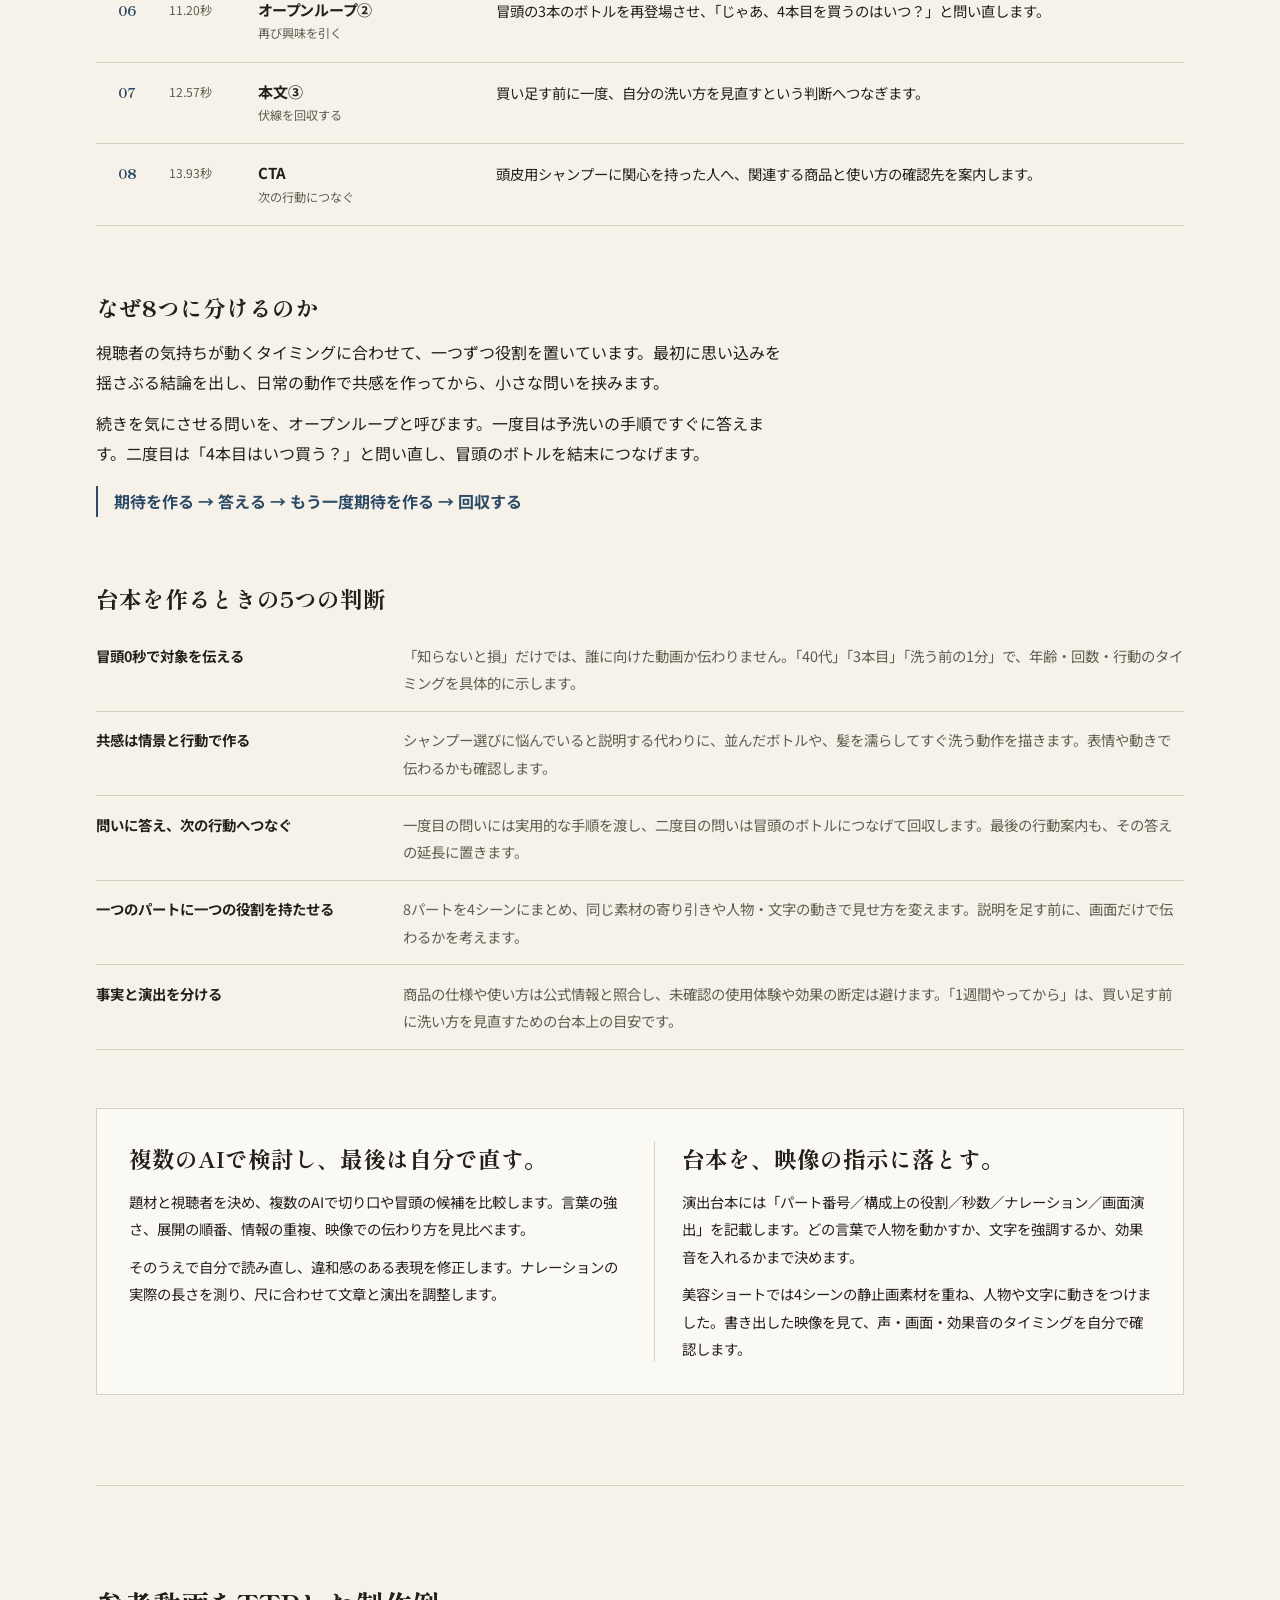
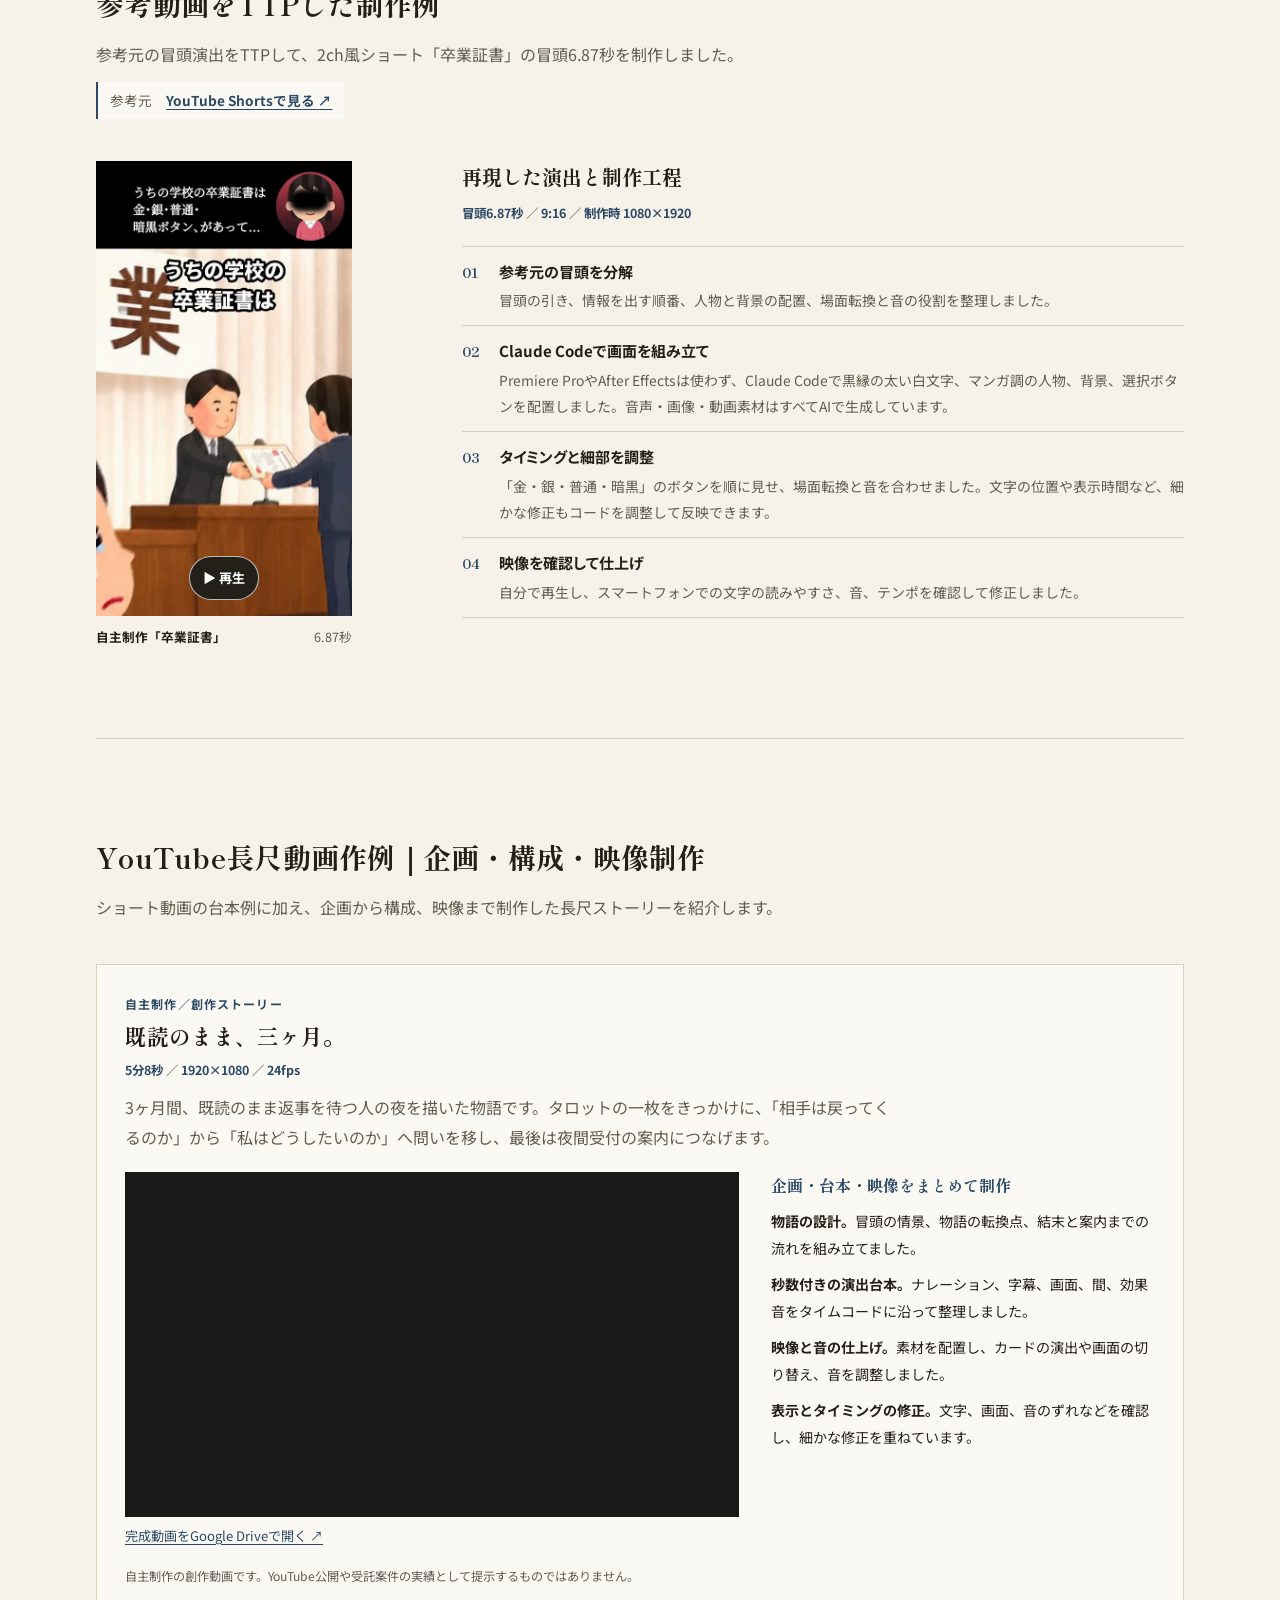
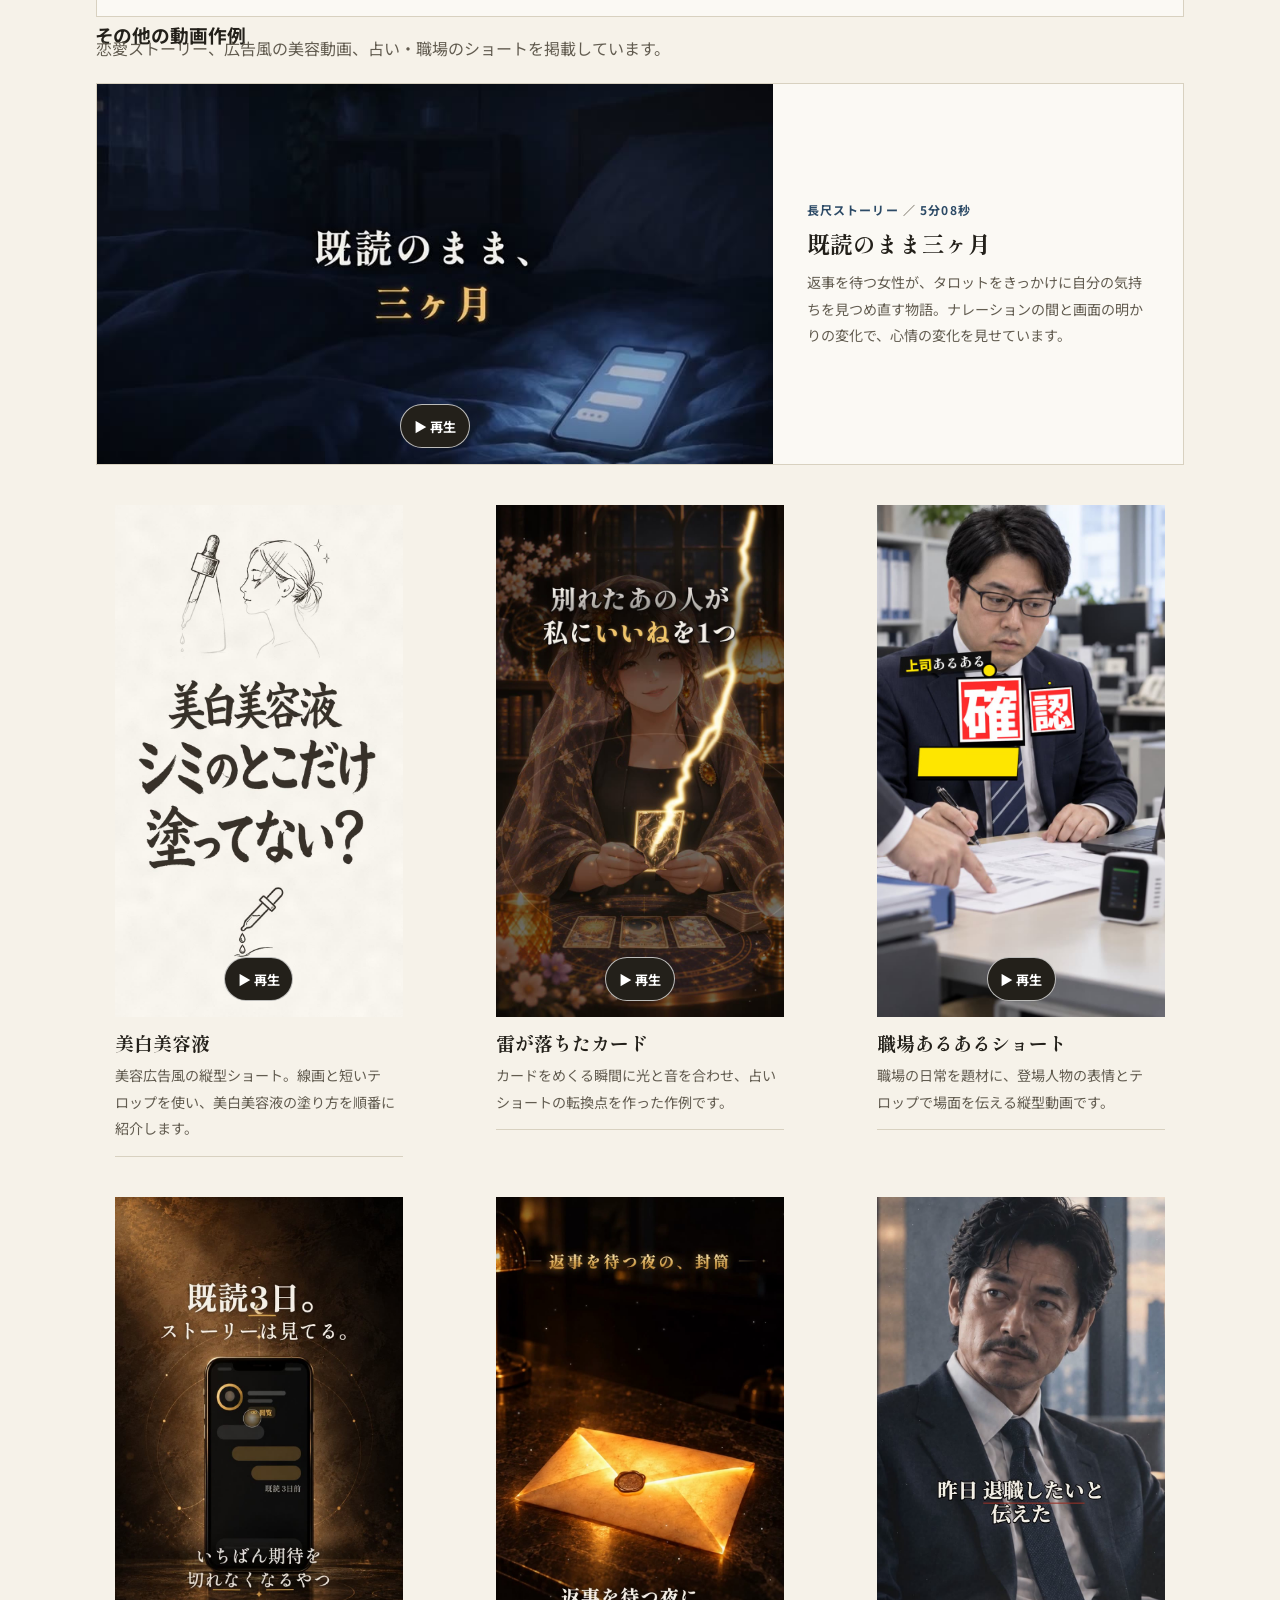
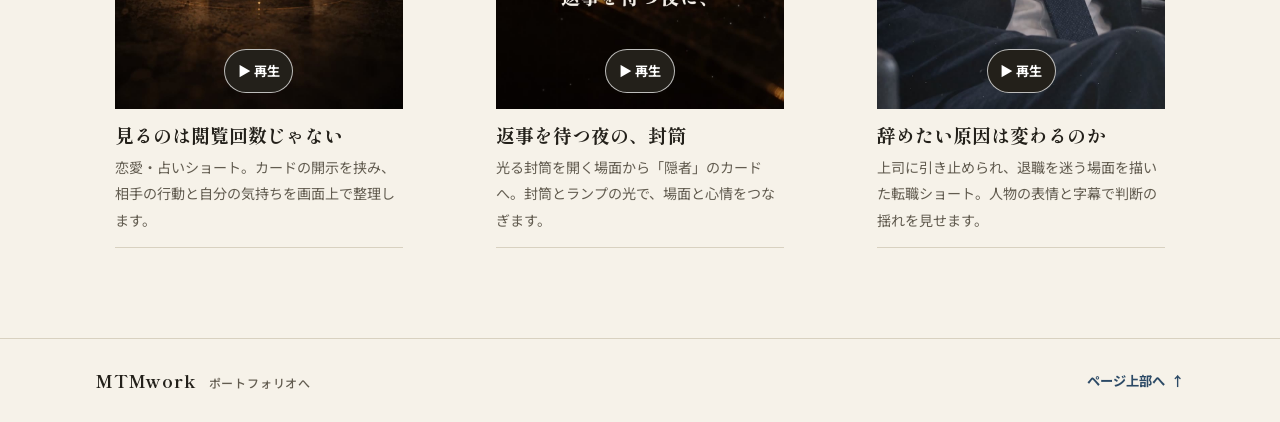
==== commit 6aacb614: "Add YouTube long film to application portfolio" ====
--- a/application/index.html
+++ b/application/index.html
@@ -166,10 +166,35 @@
 
     <section class="case" id="samples" aria-labelledby="samples-title">
       <header class="section-head">
-        <h2 id="samples-title">その他の動画作例</h2>
-        <p class="section-intro">恋愛ストーリー、広告風の美容動画、占い・職場のショートを掲載しています。</p>
+        <h2 id="samples-title">YouTube長尺動画作例｜企画・構成・映像制作</h2>
+        <p class="section-intro">ショート動画の台本例に加え、企画から構成、映像まで制作した長尺ストーリーを紹介します。</p>
       </header>
 
+      <article class="long-film" aria-labelledby="long-film-title">
+        <p class="eyebrow">自主制作／創作ストーリー</p>
+        <h3 id="long-film-title">既読のまま、三ヶ月。</h3>
+        <p class="metrics">5分8秒 <span>／</span> 1920×1080 <span>／</span> 24fps</p>
+        <p class="long-film-intro">3ヶ月間、既読のまま返事を待つ人の夜を描いた物語です。タロットの一枚をきっかけに、「相手は戻ってくるのか」から「私はどうしたいのか」へ問いを移し、最後は夜間受付の案内につなげます。</p>
+        <div class="long-film-layout">
+          <div>
+            <div class="long-film-frame">
+              <iframe src="https://drive.google.com/file/d/1SzRecxo6ZHmowUQtJk7WpcKipqI3Shd-/preview" title="YouTube長尺動画作例「既読のまま、三ヶ月。」" loading="lazy" allow="autoplay; fullscreen" allowfullscreen></iframe>
+            </div>
+            <p class="long-film-link"><a href="https://drive.google.com/file/d/1SzRecxo6ZHmowUQtJk7WpcKipqI3Shd-/view" target="_blank" rel="noopener noreferrer">完成動画をGoogle Driveで開く ↗</a></p>
+          </div>
+          <div class="long-film-notes">
+            <h4>企画・台本・映像をまとめて制作</h4>
+            <p><strong>物語の設計。</strong>冒頭の情景、物語の転換点、結末と案内までの流れを組み立てました。</p>
+            <p><strong>秒数付きの演出台本。</strong>ナレーション、字幕、画面、間、効果音をタイムコードに沿って整理しました。</p>
+            <p><strong>映像と音の仕上げ。</strong>素材を配置し、カードの演出や画面の切り替え、音を調整しました。</p>
+            <p><strong>表示とタイミングの修正。</strong>文字、画面、音のずれなどを確認し、細かな修正を重ねています。</p>
+          </div>
+        </div>
+        <p class="sample-note">自主制作の創作動画です。YouTube公開や受託案件の実績として提示するものではありません。</p>
+      </article>
+
+      <h3 class="sub-head">その他の動画作例</h3>
+      <p class="section-intro sample-intro">恋愛ストーリー、広告風の美容動画、占い・職場のショートを掲載しています。</p>
       <figure class="long-work">
         <video class="player landscape" src="../assets/application/romance.mp4" poster="../assets/application/romance.jpg" controls playsinline preload="none" aria-label="恋愛ストーリー「既読のまま三ヶ月」"></video>
         <figcaption>
--- a/application/application.css
+++ b/application/application.css
@@ -255,6 +255,32 @@
 .steps li::before { content: counter(step, decimal-leading-zero); position: absolute; top: 0.73rem; left: 0; }
 .steps p { color: var(--muted); font-size: 0.87rem; margin-top: 0.2rem; }
 
+.long-film {
+  border: 1px solid var(--line);
+  padding: clamp(1rem, 3vw, 1.75rem);
+  background: var(--surface);
+}
+.long-film > h3 { margin-block: 0.2rem 0.3rem; font: 700 1.35rem/1.6 var(--serif); }
+.long-film-intro { max-width: 48em; margin-top: 0.6rem; color: var(--muted); }
+.long-film-layout {
+  display: grid;
+  grid-template-columns: minmax(0, 1.6fr) minmax(0, 1fr);
+  gap: clamp(1rem, 3vw, 2rem);
+  align-items: start;
+  margin-top: 1.2rem;
+}
+.long-film-frame {
+  width: 100%;
+  aspect-ratio: 16 / 9;
+  background: #191918;
+}
+.long-film-frame iframe { display: block; width: 100%; height: 100%; border: 0; }
+.long-film-link { margin-top: 0.4rem; font-size: 0.82rem; }
+.long-film-notes h4 { color: var(--accent); font: 700 1rem/1.65 var(--serif); }
+.long-film-notes p { margin-top: 0.6rem; font-size: 0.88rem; }
+.long-film-notes strong { color: var(--ink); }
+.long-film .sample-note { margin-top: 1rem; color: var(--muted); font-size: 0.76rem; }
+.sample-intro { margin-top: -1.2rem; margin-bottom: 1.2rem; }
 .long-work {
   display: grid;
   grid-template-columns: minmax(0, 1.65fr) minmax(0, 1fr);
@@ -288,7 +314,7 @@
 @media (max-width: 39rem) {
   .shell { width: calc(100% - 2.25rem); }
   .header-inner { min-height: 3.6rem; }
-  .hero, .production-layout, .long-work, .process-panel { grid-template-columns: minmax(0, 1fr); }
+  .hero, .production-layout, .long-work, .process-panel, .long-film-layout { grid-template-columns: minmax(0, 1fr); }
   .hero { padding-block: 2.35rem 3rem; gap: 1.55rem; }
   .page-nav { gap: 0.4rem 0.85rem; margin-top: 1.25rem; }
   .page-nav a { font-size: 0.77rem; }
